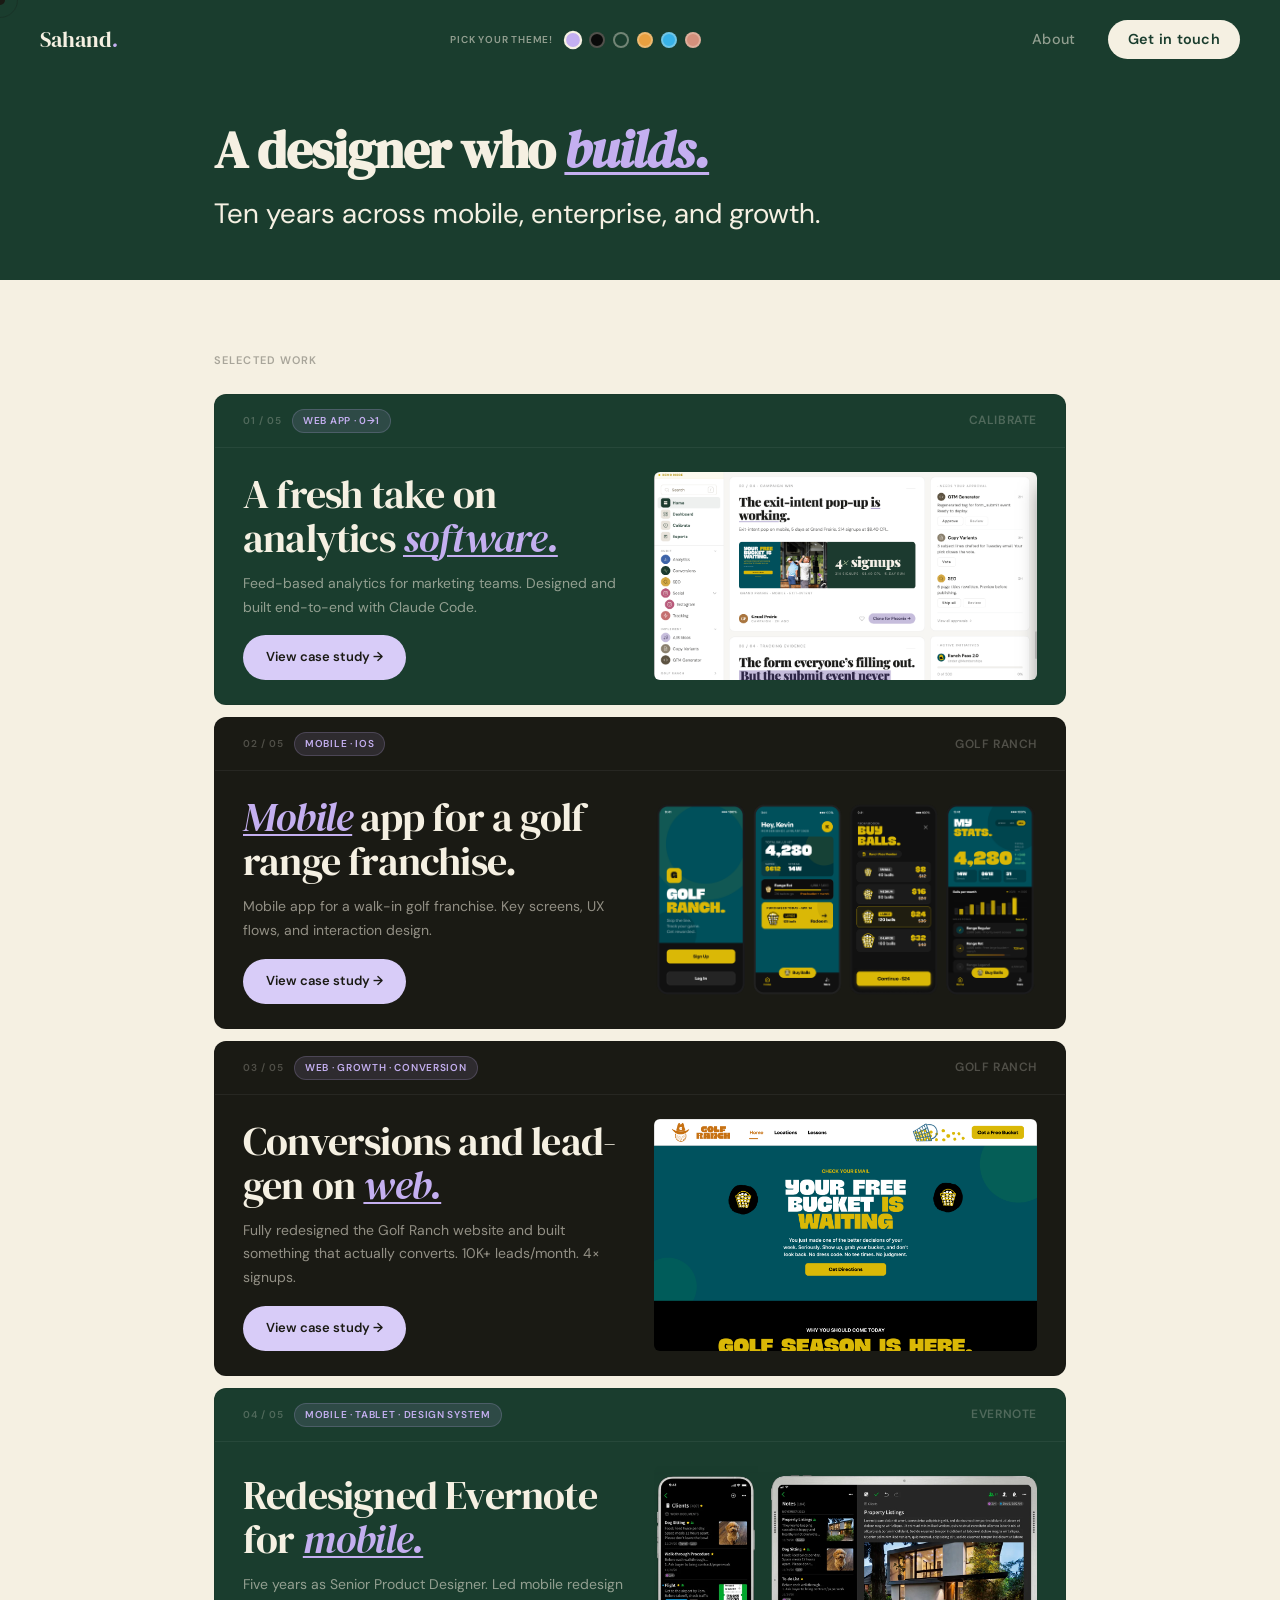
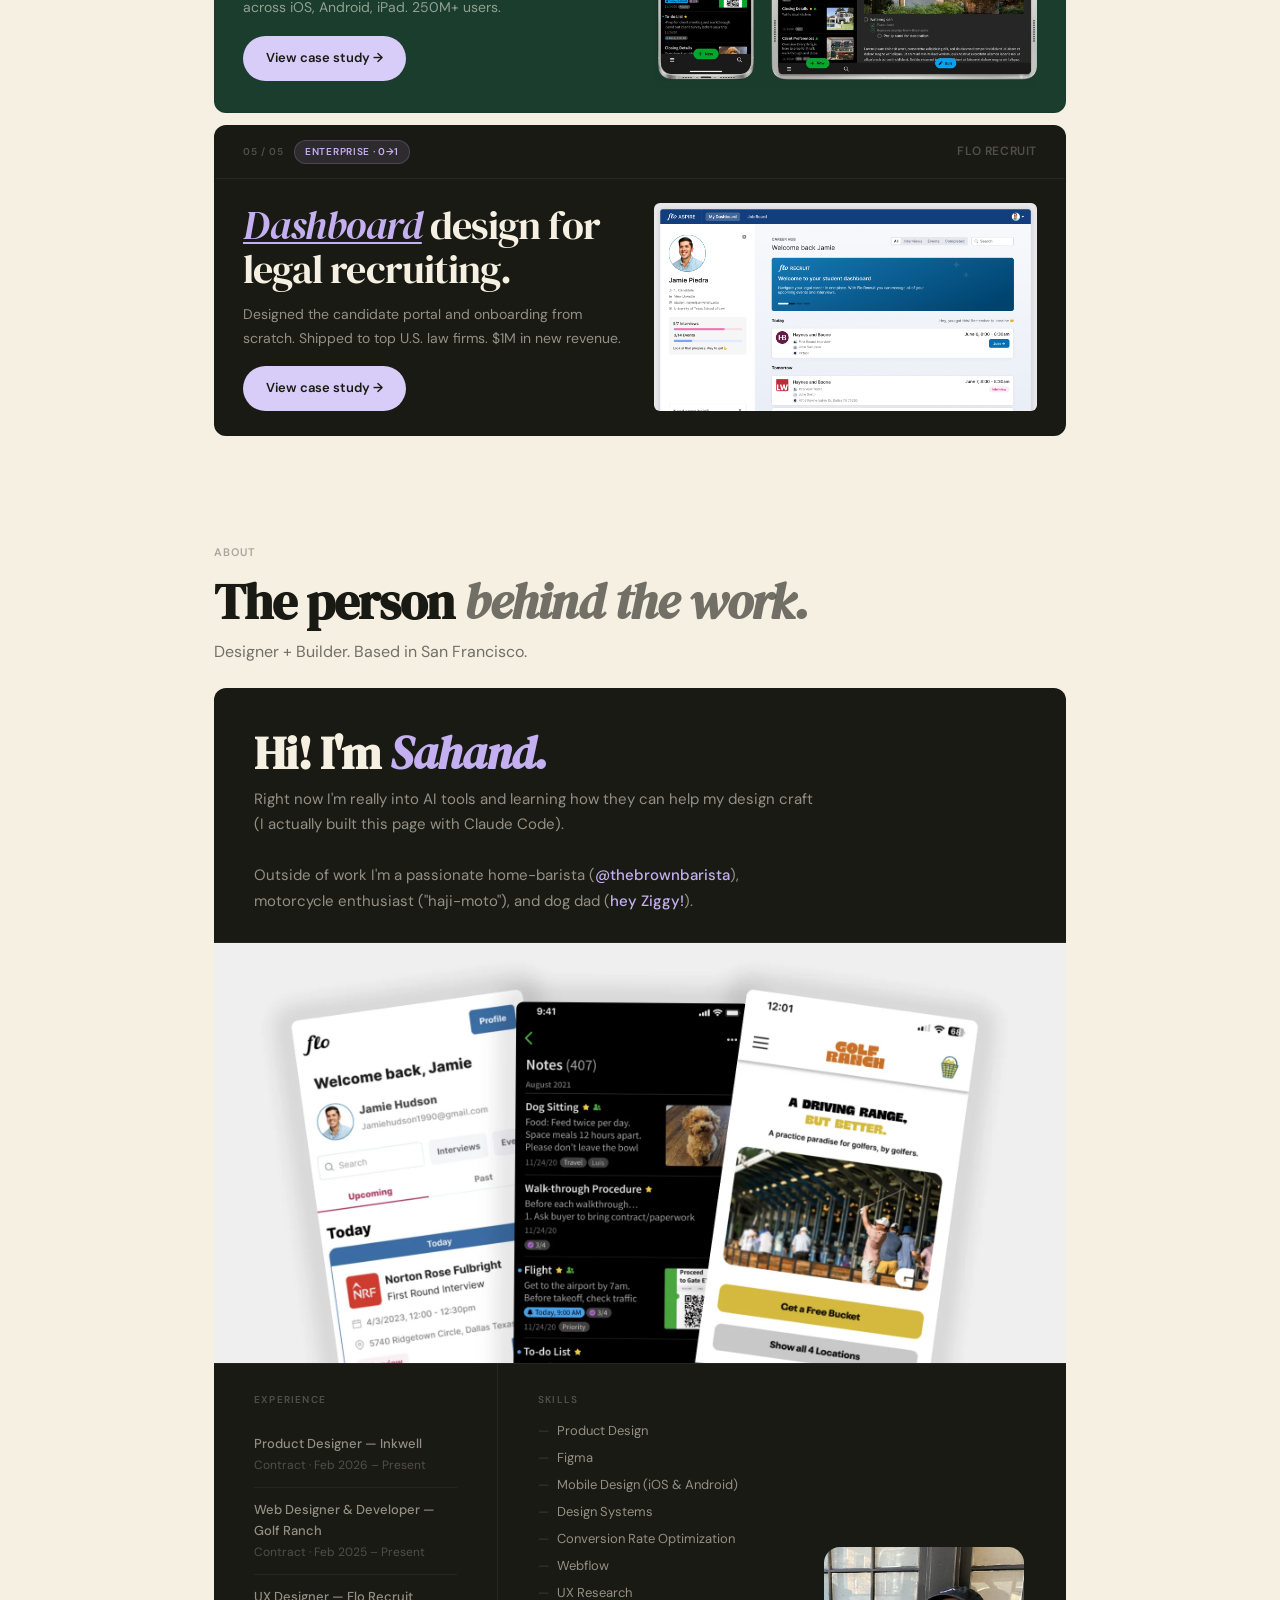
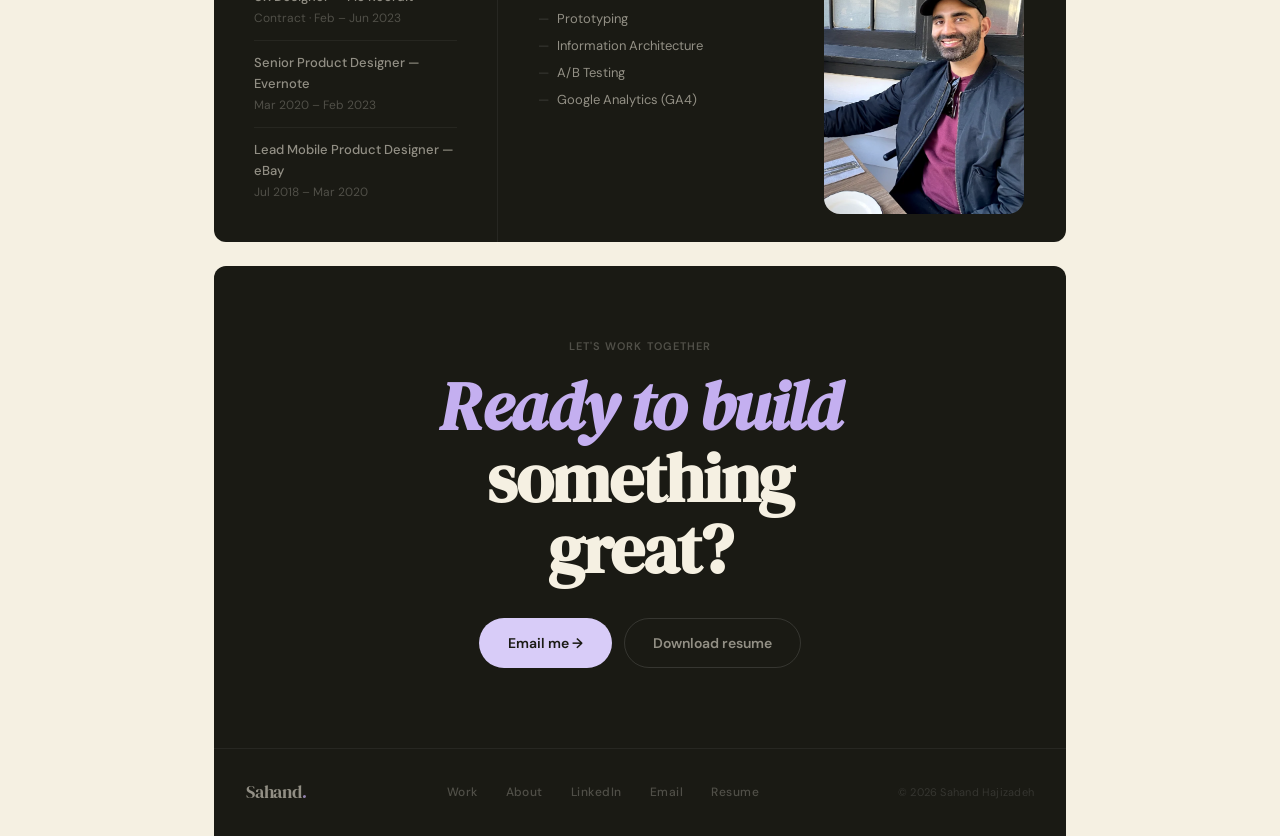
==== index.html @ fbfe19d5 "Add onboarding to Flo Recruit card body copy Co-Authored-By: Claude Opus 4.6 <noreply@anthropic.com>" ====
<!DOCTYPE html>
<html lang="en">
<head>
<!-- Google Analytics (GA4) -->
<script async src="https://www.googletagmanager.com/gtag/js?id=G-C4LZGKHBF6"></script>
<script>window.dataLayer=window.dataLayer||[];function gtag(){dataLayer.push(arguments);}gtag('js',new Date());gtag('config','G-C4LZGKHBF6');</script>
<meta charset="UTF-8">
<meta name="viewport" content="width=device-width, initial-scale=1.0">
<title>Sahand Hajizadeh — Senior Product Designer</title>
<meta name="description" content="Senior Product Designer with 10+ years. Evernote, Golf Ranch, and more.">
<meta property="og:title" content="Sahand Hajizadeh — Senior Product Designer">
<meta property="og:description" content="Mobile. Enterprise UX. Growth. I've done all three — and I have the receipts.">
<meta property="og:image" content="/og-image.png">
<meta property="og:url" content="https://sahand-hajizadeh.vercel.app/">
<meta property="og:type" content="website">
<meta name="twitter:card" content="summary_large_image">
<meta name="twitter:image" content="/og-image.png">
<link rel="icon" type="image/svg+xml" href="data:image/svg+xml,<svg xmlns='http://www.w3.org/2000/svg' viewBox='0 0 32 32'><rect width='32' height='32' rx='8' fill='%231a1a14'/><text x='50%25' y='54%25' dominant-baseline='middle' text-anchor='middle' font-family='Georgia,serif' font-style='italic' font-size='20' fill='%23c4aff0'>S</text></svg>">
<link href="https://fonts.googleapis.com/css2?family=DM+Serif+Display:ital@0;1&family=DM+Sans:wght@300;400;500;600&display=swap" rel="stylesheet">
<style>
*,*::before,*::after{box-sizing:border-box;margin:0;padding:0;}

:root{
  --cream:#f5f0e2;
  --cream-2:#ede8d8;
  --ink:#1a1a14;
  --ink-60:rgba(26,26,20,0.6);
  --ink-35:rgba(26,26,20,0.35);
  --ink-15:rgba(26,26,20,0.12);
  --green:#1a3d2e;
  --green-2:#224d3a;
  --on-green:#f5f0e2;
  --on-green-muted:rgba(245,240,226,0.55);
  --on-green-faint:rgba(245,240,226,0.3);
  --on-dark:#f5f0e2;
  --on-dark-muted:rgba(245,240,226,0.55);
  --on-dark-faint:rgba(245,240,226,0.25);
  --lavender:#c4aff0;
  --lavender-bg:#d8ccf8;
  --lavender-dark:#8b70d0;
  --amber:#e8a040;
  --rule:rgba(26,26,20,0.1);
  --radius-card:12px;
  --radius-btn:50px;
}

html{scroll-behavior:smooth;background:var(--cream);transition:background 0.4s ease;}
body{
  font-family:'DM Sans',system-ui,sans-serif;
  background:var(--cream);
  color:var(--text, var(--ink));
  line-height:1.6;
  overflow-x:hidden;
  transition:background 0.4s ease, color 0.4s ease;
  -webkit-font-smoothing:antialiased;
  cursor:none;
}
a{color:inherit;text-decoration:none;}
:focus-visible{outline:2px solid var(--lavender);outline-offset:3px;border-radius:4px;}
.theme-dot:focus-visible{outline-offset:4px;border-radius:50%;}
nav,.hero,.stats-card,.proj-card,.about-dark,.mini-card,.cta-dark,footer,.progress-bar{transition:background 0.4s ease, color 0.4s ease, border-color 0.4s ease;}

/* ── LAYOUT ── */
.container{max-width:900px;margin:0 auto;padding:0 24px;}

/* ── NAV ── */
nav{
  position:fixed;top:0;left:0;right:0;z-index:100;
  display:flex;justify-content:space-between;align-items:center;
  padding:20px 40px;
  background:var(--green);
  transition:background 0.4s ease;
}
.nav-logo{
  font-family:'DM Serif Display',serif;
  font-size:1.4rem;color:var(--on-green);text-decoration:none;
}
.nav-logo em{color:var(--lavender);font-style:italic;}
.nav-links{display:flex;gap:32px;align-items:center;}
.nav-links a{
  color:var(--on-green-muted);text-decoration:none;
  font-size:0.9rem;font-weight:500;letter-spacing:0.02em;
  transition:color 0.2s;
}
.nav-links a:hover{color:var(--on-green);}
.nav-cta{
  background:var(--on-green)!important;color:var(--green)!important;
  padding:8px 20px!important;border-radius:100px!important;font-weight:600!important;
  border:none!important;
}
.nav-cta:hover{background:var(--lavender-bg)!important;}

/* ── HERO ── */
.hero{padding:120px 40px 48px;text-align:left;background:var(--green);color:var(--on-green);transition:background 0.4s ease, color 0.4s ease;}
.hero .container{max-width:900px;}
.hero-pre{display:none;}
.hero h1{
  font-family:'DM Serif Display',serif;
  font-size:clamp(32px,4.5vw,52px);
  line-height:1.15;letter-spacing:-0.02em;
  color:var(--on-green);margin-bottom:16px;
}
.hero h1 em{font-style:italic;color:var(--lavender);text-decoration:underline;text-decoration-color:var(--lavender);text-decoration-thickness:2.5px;text-underline-offset:4px;}
.hero-sub{display:none;}
.btn-pair{display:none;}
.btn-filled{
  display:inline-flex;align-items:center;gap:8px;
  background:var(--lavender-bg);color:var(--text, var(--ink));
  font-size:15px;font-weight:600;font-family:'DM Sans',sans-serif;
  padding:14px 32px;border-radius:var(--radius-btn);
  border:1.5px solid var(--on-green-faint);
  transition:all 0.25s cubic-bezier(0.16,1,0.3,1);letter-spacing:-0.01em;
}
.btn-filled:hover{background:var(--on-green);color:var(--green);border-color:transparent;transform:translateY(-2px);box-shadow:0 4px 20px rgba(0,0,0,0.08);}
.btn-outline{
  display:inline-flex;align-items:center;gap:8px;
  background:transparent;color:var(--on-green);
  font-size:15px;font-weight:600;font-family:'DM Sans',sans-serif;
  padding:14px 32px;border-radius:var(--radius-btn);
  border:1.5px solid var(--on-green-faint);
  transition:all 0.25s cubic-bezier(0.16,1,0.3,1);letter-spacing:-0.01em;
}
.btn-outline:hover{border-color:var(--on-green);background:var(--on-green-faint);transform:translateY(-2px);}
.hero-note{margin-top:0;font-size:14px;color:var(--on-green-muted);font-family:'DM Sans',sans-serif;}
.hero-line2{
  font-family:'DM Sans',sans-serif;
  font-size:clamp(18px,2.4vw,28px);font-weight:400;
  line-height:1.3;color:var(--on-green);
  margin-top:10px;letter-spacing:0;
}
.mobile-break{display:none;}
@media(max-width:720px){.mobile-break{display:inline;}br.mobile-break{display:block;}}

/* ── STATS CARD ── */
.stats-wrap{padding:40px 24px 0;display:none;}
.stats-card{
  max-width:900px;margin:0 auto;
  background:var(--ink);border-radius:var(--radius-card);
  padding:40px 32px;
  display:grid;grid-template-columns:repeat(4,1fr);
}
.stat{text-align:center;padding:0 12px;}
.stat+.stat{border-left:1px solid rgba(255,255,255,0.08);}
.stat .n{
  font-family:'DM Serif Display',serif;
  font-size:42px;line-height:1;color:var(--on-dark);letter-spacing:-0.02em;
}
.stat .n em{color:var(--lavender);font-style:normal;}
.stat .l{font-size:12px;color:var(--on-dark-muted);margin-top:6px;font-weight:400;}

/* ── SECTION LABELS ── */
.section-eyebrow{
  font-size:11px;font-weight:600;letter-spacing:0.1em;
  text-transform:uppercase;color:var(--ink-35);margin-bottom:12px;
}
h2.display{
  font-family:'DM Serif Display',serif;
  font-size:clamp(30px,5vw,50px);
  line-height:1.1;letter-spacing:-0.02em;
  color:var(--text, var(--ink));margin-bottom:10px;
}
h2.display em{font-style:italic;color:var(--ink-60);}
.section-sub{font-size:16px;color:var(--ink-60);margin-bottom:40px;font-weight:400;}

/* ── WORK SECTION ── */
.work-section{padding:72px 0;}

/* ── SHARED CARD COMPONENTS ── */
.proj-tag-small{font-size:11px;color:var(--on-dark-muted);background:rgba(255,255,255,0.06);padding:4px 10px;border-radius:20px;}
.proj-tag-wrap{display:flex;flex-wrap:wrap;gap:6px;}
.proj-img{width:100%;border-radius:6px;object-fit:cover;object-position:top;display:block;}
.proj-right .proj-img{position:absolute;inset:0;height:100%;}
.proj-img-wrap{display:flex;flex-direction:column;gap:12px;}
.nda-overlay{position:relative;border-radius:12px;overflow:hidden;}
.nda-overlay img{width:100%;display:block;border-radius:12px;}
.nda-badge{position:absolute;inset:0;display:flex;align-items:center;justify-content:center;background:rgba(0,0,0,0.25);border-radius:12px;backdrop-filter:blur(2px);}
.nda-badge-inner{text-align:center;background:rgba(15,15,22,0.85);padding:10px 18px;border-radius:10px;border:1px solid rgba(196,175,240,0.2);}
.nda-label{font-size:10px;font-weight:600;letter-spacing:0.12em;text-transform:uppercase;color:#c4aff0;margin-bottom:4px;}
.nda-sub{font-size:12px;color:var(--on-dark-muted);}
.proj-disabled-btn{display:inline-flex;align-items:center;gap:8px;background:transparent;color:var(--on-dark-faint);font-size:13px;font-weight:600;padding:11px 22px;border-radius:50px;border:1.5px solid rgba(255,255,255,0.08);cursor:default;}
.browser-mock{background:#e8e8e8;border-radius:12px;overflow:hidden;margin-bottom:16px;}
.browser-dots{padding:8px 12px;display:flex;align-items:center;gap:6px;}
.browser-dot{width:10px;height:10px;border-radius:50%;}
.browser-url{flex:1;background:#fff;border-radius:4px;height:18px;margin-left:6px;display:flex;align-items:center;padding:0 8px;}
.browser-url span{font-size:9px;color:#999;}
.about-link{color:var(--lavender);text-decoration:none;font-weight:500;transition:color 0.15s;}
.about-link:hover{color:white;}

/* Featured project cards — dark floating */
.proj-card{
  background:var(--ink);border-radius:var(--radius-card);
  border:1px solid var(--rule);
  overflow:hidden;margin-bottom:12px;
}
.proj-card-header{
  padding:14px 28px;border-bottom:1px solid rgba(255,255,255,0.06);
  display:flex;align-items:center;justify-content:space-between;gap:12px;
}
.proj-header-left{display:flex;align-items:center;gap:10px;}
.proj-num{
  font-size:10px;font-weight:600;letter-spacing:0.1em;text-transform:uppercase;
  color:var(--on-dark-faint);
}
.proj-tag-pill{
  font-size:10px;font-weight:600;letter-spacing:0.07em;text-transform:uppercase;
  color:var(--lavender);background:rgba(196,175,240,0.12);
  border:1px solid rgba(196,175,240,0.2);padding:3px 10px;border-radius:var(--radius-btn);
}
.proj-arrow{font-size:18px;color:var(--on-dark-faint);transition:color 0.25s,transform 0.25s cubic-bezier(0.16,1,0.3,1);}
.proj-card:hover .proj-arrow{color:var(--lavender);transform:translate(4px,-4px);}

.proj-body{
  padding:24px 28px;
  display:grid;grid-template-columns:1fr 1fr;gap:28px;align-items:center;
}
.proj-body.single{grid-template-columns:1fr;}

.proj-stat-big{
  font-family:'DM Serif Display',serif;
  font-size:clamp(52px,8vw,80px);color:var(--lavender);line-height:1;
  letter-spacing:-0.03em;margin-bottom:4px;
}
.proj-stat-label{font-size:13px;color:var(--on-dark-faint);margin-bottom:20px;font-weight:400;}
.proj-name{
  font-family:'DM Serif Display',serif;
  font-size:clamp(28px,4vw,40px);color:var(--on-dark);line-height:1.1;
  letter-spacing:-0.02em;margin-bottom:12px;
}
.proj-name em{font-style:italic;color:var(--lavender);text-decoration:underline;text-decoration-color:var(--lavender);text-decoration-thickness:2px;text-underline-offset:3px;}
.proj-card-label{font-family:'DM Sans',sans-serif;font-size:12px;font-weight:600;letter-spacing:0.05em;text-transform:uppercase;color:var(--on-dark-faint);white-space:nowrap;}
.proj-desc{font-size:14px;color:var(--on-dark-muted);line-height:1.7;margin-bottom:16px;}
.proj-list{display:flex;flex-direction:column;gap:8px;margin-bottom:24px;}
.proj-item{
  font-size:13px;color:var(--on-dark-muted);
  display:flex;gap:10px;align-items:flex-start;line-height:1.55;
}
.proj-item::before{content:'↗';color:var(--lavender);flex-shrink:0;font-size:11px;margin-top:1px;}
.proj-cta{
  display:inline-flex;align-items:center;gap:8px;
  background:transparent;color:var(--on-dark-muted);
  font-size:13px;font-weight:600;
  padding:11px 22px;border-radius:var(--radius-btn);
  border:1.5px solid rgba(255,255,255,0.12);
  transition:all 0.25s cubic-bezier(0.16,1,0.3,1);
}
.proj-cta:hover{background:var(--on-dark);color:var(--green);border-color:transparent;transform:translateY(-2px);box-shadow:0 4px 20px rgba(0,0,0,0.08);}
.proj-cta.lavender{background:var(--lavender-bg);color:var(--text, var(--ink));border-color:transparent;}
.proj-cta.lavender:hover{background:var(--on-dark);color:var(--green);transform:translateY(-2px);box-shadow:0 4px 20px rgba(0,0,0,0.08);}

/* Right panel inside project card */
.proj-right{position:relative;overflow:hidden;align-self:stretch;min-height:200px;}
.proj-metric-row{
  display:flex;align-items:center;padding:14px 0;
  border-bottom:1px solid rgba(255,255,255,0.06);
}
.proj-metric-row:last-child{border-bottom:none;}
.proj-metric-label{font-size:11px;color:var(--on-dark-faint);width:140px;flex-shrink:0;letter-spacing:0.04em;}
.proj-metric-track{flex:1;height:3px;background:rgba(255,255,255,0.08);border-radius:2px;overflow:hidden;}
.proj-metric-fill{height:100%;background:var(--lavender);border-radius:2px;width:0%;transition:width 1s cubic-bezier(0.4,0,0.2,1);}
.proj-metric-val{font-size:12px;font-weight:600;color:var(--on-dark-muted);min-width:70px;text-align:right;}

/* Mini grid — smaller projects */
.mini-grid{display:grid;grid-template-columns:repeat(2,1fr);gap:12px;margin-top:12px;}
.mini-card{
  background:var(--cream-2);border:1px solid var(--rule);
  border-radius:var(--radius-card);padding:24px;
  transition:all 0.25s cubic-bezier(0.16,1,0.3,1);cursor:pointer;
}
.mini-card:hover{background:var(--cream-2);box-shadow:0 6px 28px rgba(0,0,0,0.15);transform:translateY(-3px);border-color:var(--lavender);}
.mini-num{font-size:10px;font-weight:600;letter-spacing:0.1em;text-transform:uppercase;color:var(--ink-35);margin-bottom:8px;}
.mini-name{font-family:'DM Serif Display',serif;font-size:22px;color:var(--text, var(--ink));letter-spacing:-0.01em;margin-bottom:6px;}
.mini-tag{font-size:11px;color:var(--ink-35);margin-bottom:10px;font-weight:400;}
.mini-desc{font-size:13px;color:var(--ink-60);line-height:1.55;}
.mini-arrow{margin-top:16px;font-size:13px;color:var(--ink-35);transition:color 0.25s, transform 0.25s cubic-bezier(0.16,1,0.3,1);}
.mini-card:hover .mini-arrow{color:var(--lavender-dark);transform:translateX(4px);}

/* ── ABOUT SECTION ── */
.about-section{padding:24px 0 0;}
.about-dark{
  background:var(--ink);border-radius:var(--radius-card);
  overflow:hidden;
}
.about-dark-header{padding:40px 40px 0;}
.about-dark-header .section-eyebrow{color:var(--on-dark-faint);}
.about-dark-header h2{
  font-family:'DM Serif Display',serif;
  font-size:clamp(28px,5vw,46px);line-height:1.1;
  letter-spacing:-0.02em;color:var(--on-dark);margin-bottom:8px;
}
.about-dark-header h2 em{font-style:italic;color:var(--lavender);}
.about-dark-header p{font-size:15px;color:var(--on-dark-muted);line-height:1.7;max-width:560px;margin-bottom:28px;}

.about-grid{display:grid;grid-template-columns:1fr 1fr 1fr;}
.about-col{padding:28px 40px;border-top:1px solid rgba(255,255,255,0.06);}
.about-col:first-child{border-right:1px solid rgba(255,255,255,0.06);}
.about-col h3{
  font-size:10px;font-weight:600;letter-spacing:0.12em;text-transform:uppercase;
  color:var(--on-dark-faint);margin-bottom:14px;
}
.about-list{list-style:none;display:flex;flex-direction:column;gap:8px;}
.about-list li{
  font-size:13px;color:var(--on-dark-muted);
  display:flex;align-items:flex-start;gap:8px;line-height:1.45;
}
.about-list li::before{content:'—';color:rgba(255,255,255,0.15);flex-shrink:0;}
.about-exp-item{
  padding:12px 0;border-bottom:1px solid rgba(255,255,255,0.05);
}
.about-exp-item:last-child{border-bottom:none;}
.about-exp-role{font-size:13px;color:var(--on-dark-muted);font-weight:500;}
.about-exp-co{font-size:12px;color:var(--on-dark-faint);margin-top:1px;}

.about-cta-row{
  padding:24px 40px;border-top:1px solid rgba(255,255,255,0.06);
  display:flex;align-items:center;gap:12px;
}
.btn-dark-filled{
  display:inline-flex;align-items:center;gap:8px;
  background:var(--lavender-bg);color:var(--text, var(--ink));
  font-size:14px;font-weight:600;font-family:'DM Sans',sans-serif;
  padding:13px 28px;border-radius:var(--radius-btn);
  border:1.5px solid transparent;
  transition:all 0.25s cubic-bezier(0.16,1,0.3,1);
}
.btn-dark-filled:hover{background:var(--on-dark);color:var(--green);transform:translateY(-2px);box-shadow:0 4px 20px rgba(0,0,0,0.08);}
.btn-dark-outline{
  display:inline-flex;align-items:center;gap:8px;
  background:transparent;color:var(--on-dark-muted);
  font-size:14px;font-weight:600;font-family:'DM Sans',sans-serif;
  padding:13px 28px;border-radius:var(--radius-btn);
  border:1.5px solid rgba(255,255,255,0.12);
  transition:all 0.25s cubic-bezier(0.16,1,0.3,1);
}
.btn-dark-outline:hover{background:var(--on-dark);color:var(--green);border-color:transparent;transform:translateY(-2px);box-shadow:0 4px 20px rgba(0,0,0,0.08);}

/* ── RECOGNITION ── */
.recog-section{padding:72px 0;display:none;}
.recog-card{
  background:var(--green);border-radius:var(--radius-card);
  padding:36px;display:grid;grid-template-columns:1fr 1fr;gap:32px;
  align-items:center;
}
.recog-stat{
  font-family:'DM Serif Display',serif;
  font-size:clamp(44px,8vw,72px);line-height:1;
  color:var(--lavender);letter-spacing:-0.03em;margin-bottom:6px;
}
.recog-desc{font-size:15px;color:var(--green-muted);line-height:1.6;}
.recog-source{
  font-size:11px;font-weight:600;letter-spacing:0.08em;text-transform:uppercase;
  color:rgba(240,236,224,0.35);margin-top:12px;
}
.recog-right{display:flex;flex-direction:column;gap:14px;}
.recog-pill{
  display:inline-flex;align-items:center;gap:8px;
  background:rgba(240,236,224,0.08);border:1px solid rgba(240,236,224,0.12);
  border-radius:var(--radius-btn);padding:8px 16px;
  font-size:13px;color:var(--green-muted);width:fit-content;
}
.recog-pill strong{color:var(--green-text);font-weight:600;}

/* ── FOOTER / CTA ── */
.cta-section{padding:0 0 0;}
.cta-dark{
  background:var(--ink);border-radius:var(--radius-card) var(--radius-card) 0 0;
  padding:72px 32px 80px;text-align:center;
}
.cta-dark .section-eyebrow{color:var(--on-dark-faint);margin-bottom:16px;}
.cta-dark h2{
  font-family:'DM Serif Display',serif;
  font-size:clamp(36px,6.5vw,68px);line-height:1.05;
  letter-spacing:-0.02em;color:var(--on-dark);margin-bottom:16px;
}
.cta-dark h2 em{font-style:italic;color:var(--lavender);}
.cta-dark p{font-size:17px;color:var(--on-dark-muted);max-width:420px;margin:0 auto 36px;line-height:1.65;}
.cta-fine{margin-top:16px;font-size:12px;color:var(--on-dark-faint);}
.cta-footer{
  background:var(--ink);
  border-top:1px solid rgba(255,255,255,0.06);
  padding:28px 32px;
  display:flex;justify-content:space-between;align-items:center;
  max-width:900px;margin:0 auto;
}
.foot-logo{
  font-family:'DM Serif Display',serif;font-size:18px;
  letter-spacing:-0.01em;color:var(--on-dark-muted);
  transition:color 0.2s;
}
.foot-logo:hover{color:rgba(255,255,255,0.7);}
.foot-logo em{color:var(--lavender);font-style:italic;opacity:0.7;}
.foot-links{display:flex;gap:4px;}
.foot-links a{
  font-size:12px;color:var(--on-dark-faint);
  transition:all 0.15s;font-weight:500;letter-spacing:0.04em;
  padding:6px 12px;border-radius:var(--radius-btn);
}
.foot-links a:hover{color:rgba(255,255,255,0.7);background:rgba(255,255,255,0.06);}
.foot-note{font-size:11px;color:rgba(255,255,255,0.12);letter-spacing:0.02em;}

/* ── RESPONSIVE ── */
@media(max-width:1024px){
  .proj-body{grid-template-columns:1fr;gap:24px;}
  .proj-right{aspect-ratio:3/2;min-height:auto;}
  .about-grid{grid-template-columns:1fr;}
  .about-col:first-child{border-right:none;border-bottom:1px solid rgba(255,255,255,0.06);}
  .mini-grid{grid-template-columns:1fr;}
}
@media(max-width:720px){
  .stats-card{grid-template-columns:1fr 1fr;gap:24px;}
  .stat+.stat{border-left:none;}
  .stat:nth-child(3),.stat:nth-child(4){border-top:1px solid rgba(255,255,255,0.08);}
  .proj-body{grid-template-columns:1fr;}
  .mini-grid{grid-template-columns:1fr;}
  .about-grid{grid-template-columns:1fr;}
  .about-col:first-child{border-right:none;border-bottom:1px solid rgba(255,255,255,0.06);}
  .recog-card{grid-template-columns:1fr;}
  .nav-links a:not(.nav-cta){display:none;}
  .proj-card-header{flex-wrap:wrap;gap:8px;}
  .cta-footer{flex-direction:column;gap:12px;text-align:center;}
  .about-cta-row{flex-direction:column;}
  .about-cta-row .btn-dark-filled, .about-cta-row .btn-dark-outline{width:100%;justify-content:center;}
  nav{padding:14px 20px;flex-wrap:wrap;gap:8px;}
  #theme-bar{order:3;width:100%;justify-content:center;padding:12px 0 8px;border-top:1px solid var(--on-green-faint);gap:12px;}
  #theme-bar span{font-size:11px;}
  .theme-dot{width:28px;height:28px;}
  .hero{padding:100px 20px 32px;}
  .btn-pair{flex-direction:column;align-items:stretch;}
  .btn-pair .btn-filled,.btn-pair .btn-outline{justify-content:center;width:100%;}
  .cta-footer .btn-dark-filled,.cta-footer .btn-dark-outline{width:100%;justify-content:center;}
  .cta-dark .btn-pair{flex-direction:column;align-items:stretch;}
  .cta-dark .btn-dark-filled,.cta-dark .btn-dark-outline{width:100%;justify-content:center;}
}

/* ── ANIMATIONS ── */
@keyframes fadeUp{from{opacity:0;transform:translateY(20px)}to{opacity:1;transform:translateY(0)}}
.fade-up{opacity:0;animation:fadeUp 0.7s cubic-bezier(0.16,1,0.3,1) forwards;}
.d1{animation-delay:0.1s}
.d2{animation-delay:0.22s}
.d3{animation-delay:0.34s}
.d4{animation-delay:0.46s}

.theme-dot{width:16px;height:16px;border-radius:50%;border:2px solid rgba(245,240,226,0.3);cursor:pointer;transition:transform 0.15s,border-color 0.15s;padding:0;position:relative;}
.theme-dot:hover{transform:scale(1.25);}
.theme-dot.active{border-color:var(--on-green);transform:scale(1.15);}
.theme-dot.active:hover{transform:scale(1.25);}
.theme-dot::after{content:attr(data-label);position:absolute;top:36px;left:50%;transform:translateX(-50%);font-size:10px;font-weight:600;letter-spacing:0.04em;padding:4px 10px;border-radius:8px;white-space:nowrap;opacity:0;pointer-events:none;transition:opacity 0.1s;color:white;background:#8b70d0;}
.theme-dot[data-label="Noir"]::after{color:#c4aff0;background:#0a0a0a;border:1px solid rgba(196,175,240,0.2);}
.theme-dot[data-label="Deep Forest"]::after{color:#c5dfa8;background:#1a3d2e;border:1px solid rgba(197,223,168,0.3);}
.theme-dot[data-label="Golden Hour"]::after{color:#4a2c10;background:#f5d0a0;}
.theme-dot[data-label="Ocean Breeze"]::after{color:white;background:#0d6fa8;}
.theme-dot[data-label="Soft Rose"]::after{color:#5c2a2a;background:#f0c4b8;}
.theme-dot:hover::after{opacity:1;}

.cursor { width: 10px; height: 10px; border-radius: 50%; background: var(--ink); position: fixed; pointer-events: none; z-index: 9999; transform: translate(-50%, -50%); transition: background 0.25s; }
.cursor-ring { width: 36px; height: 36px; border-radius: 50%; border: 1.5px solid rgba(26,26,20,0.25); position: fixed; pointer-events: none; z-index: 9998; transform: translate(-50%, -50%); transition: width 0.25s, height 0.25s, border-color 0.25s; }
.cursor-ring.big { width: 52px; height: 52px; border-color: var(--lavender-dark); }
.cursor.on-dark { background: white; }
.cursor.on-dark.invert { background: var(--ink); }
.cursor-ring.on-dark { border-color: rgba(255,255,255,0.35); }
@media(max-width:720px) { .cursor, .cursor-ring { display: none; } body { cursor: auto; } }
.progress-bar{position:fixed;top:0;left:0;height:3px;background:var(--lavender);z-index:200;width:0%;transition:width 0.1s linear;}
</style>
</head>
<body>
<div class="cursor" id="cur"></div>
<div class="cursor-ring" id="ring"></div>
<div class="progress-bar" id="progress" role="progressbar" aria-label="Page scroll progress"></div>

<!-- NAV -->
<nav>
  <a href="#" class="nav-logo" onclick="window.scrollTo({top:0,behavior:'smooth'});return false;">Sahand<em>.</em></a>
  <div id="theme-bar" style="display:flex;align-items:center;gap:8px;">
    <span style="font-size:10px;font-weight:600;letter-spacing:0.08em;text-transform:uppercase;color:var(--on-green-muted);margin-right:4px;">Pick your theme!</span>
    <button onclick="setTheme('sahand')" class="theme-dot" style="background:#c4aff0;" data-label="Purple Rain" aria-label="Purple Rain theme"></button>
    <button onclick="setTheme('noir')" class="theme-dot" style="background:#0a0a0a;" data-label="Noir" aria-label="Noir theme"></button>
    <button onclick="setTheme('forest')" class="theme-dot" style="background:#1a3d2e;border-color:rgba(245,240,226,0.4);" data-label="Deep Forest" aria-label="Deep Forest theme"></button>
    <button onclick="setTheme('golden')" class="theme-dot" style="background:#e8a040;" data-label="Golden Hour" aria-label="Golden Hour theme"></button>
    <button onclick="setTheme('ocean')" class="theme-dot" style="background:#38b2e8;" data-label="Ocean Breeze" aria-label="Ocean Breeze theme"></button>
    <button onclick="setTheme('rose')" class="theme-dot" style="background:#d4907c;" data-label="Soft Rose" aria-label="Soft Rose theme"></button>
  </div>
  <div class="nav-links">
    <a href="#about">About</a>
    <a href="#contact" class="nav-cta">Get in touch</a>
  </div>
</nav>

<!-- HERO -->
<section class="hero">
  <div class="container">
    <h1 class="fade-up d2">A designer who <em>builds.</em></h1>
    <p class="hero-line2 fade-up d3">Ten years across mobile, enterprise, and growth.</p>
  </div>
</section>

<!-- STATS -->
<div class="stats-wrap">
  <div class="stats-card">
    <div class="stat">
      <div class="n">10<em>+</em></div>
      <div class="l">Years of experience</div>
    </div>
    <div class="stat">
      <div class="n">250<em>M</em></div>
      <div class="l">Evernote users reached</div>
    </div>
    <div class="stat">
      <div class="n">4<em>×</em></div>
      <div class="l">Membership growth</div>
    </div>
    <div class="stat">
      <div class="n">25<em>%</em></div>
      <div class="l">Organic traffic lift</div>
    </div>
  </div>
</div>

<!-- WORK -->
<section class="work-section" id="work">
  <div class="container">
    <div class="section-eyebrow" style="margin-bottom:24px;">Selected work</div>

    <!-- ORIGINAL Golf Ranch card (hidden) -->
    <!--
    <div class="proj-card" style="background:var(--green);">
      <div class="proj-card-header">
        <div class="proj-header-left">
          <span class="proj-num">01 / 04</span>
          <span class="proj-tag-pill">UX · Web · Conversion · Growth</span>
        </div>
      </div>
      <div class="proj-body">
        <div>
          <div class="proj-name">Golf <em>Ranch.</em></div>
          <p class="proj-desc">Full redesign of a 6-location Texas franchise — visual design, SEO, conversion funnels, and analytics built from the ground up.</p>
          <div class="proj-list">
            <div class="proj-item">SEO overhaul across all 6 locations — 25% organic traffic increase</div>
            <div class="proj-item">Built conversion funnels from scratch — free bucket offer to email capture to in-person visit</div>
          </div>
          <a href="golf-ranch.html" class="proj-cta lavender">View case study →</a>
        </div>
        <div class="proj-right" id="golf-metrics">
          <div class="browser-mock">
            <div class="browser-dots">
              <div class="browser-dot" style="background:#ff5f57;"></div>
              <div class="browser-dot" style="background:#febc2e;"></div>
              <div class="browser-dot" style="background:#28c840;"></div>
              <div class="browser-url"><span>golfranch.com</span></div>
            </div>
            <img src="images/golf-ranch-hero.webp" alt="Golf Ranch homepage" class="proj-img">
          </div>
          <div class="proj-metric-row">
            <span class="proj-metric-label">Membership signups</span>
            <div class="proj-metric-track"><div class="proj-metric-fill" data-width="92%"></div></div>
            <span class="proj-metric-val">4× growth</span>
          </div>
          <div class="proj-metric-row">
            <span class="proj-metric-label">Organic traffic</span>
            <div class="proj-metric-track"><div class="proj-metric-fill" data-width="78%"></div></div>
            <span class="proj-metric-val">+25%</span>
          </div>
          <div class="proj-metric-row">
            <span class="proj-metric-label">Free bucket leads</span>
            <div class="proj-metric-track"><div class="proj-metric-fill" data-width="95%"></div></div>
            <span class="proj-metric-val">10K+</span>
          </div>
        </div>
      </div>
    </div>
    -->

    <!-- Calibrate -->
    <div class="proj-card" style="background:var(--green);">
      <div class="proj-card-header">
        <div class="proj-header-left">
          <span class="proj-num">01 / 05</span>
          <span class="proj-tag-pill">Web App · 0→1</span>
        </div>
        <span class="proj-card-label">Calibrate</span>
      </div>
      <div class="proj-body">
        <div>
          <div class="proj-name">A fresh take on analytics <em>software.</em></div>
          <p class="proj-desc">Feed-based analytics for marketing teams. Designed and built end-to-end with Claude Code.</p>
          <a href="calibrate.html" class="proj-cta lavender">View case study →</a>
        </div>
        <div class="proj-right">
          <img src="images/calibrate-home-hero.png" alt="Calibrate analytics feed" class="proj-img">
        </div>
      </div>
    </div>

    <!-- Golf Ranch — App -->
    <div class="proj-card">
      <div class="proj-card-header">
        <div class="proj-header-left">
          <span class="proj-num">02 / 05</span>
          <span class="proj-tag-pill">Mobile · iOS</span>
        </div>
        <span class="proj-card-label">Golf Ranch</span>
      </div>
      <div class="proj-body">
        <div>
          <div class="proj-name"><em>Mobile</em> app for a golf range franchise.</div>
          <p class="proj-desc">Mobile app for a walk-in golf franchise. Key screens, UX flows, and interaction design.</p>
          <a href="golf-ranch-app.html" class="proj-cta lavender">View case study →</a>
        </div>
        <div class="proj-right">
          <img src="images/golf-ranch-app-key-screens.png" alt="Golf Ranch mobile app screens" class="proj-img">
        </div>
      </div>
    </div>

    <!-- Golf Ranch — Growth & Conversion (hidden) -->
    <!--
    <div class="proj-card" style="background:var(--green);">
      <div class="proj-card-header">
        <div class="proj-header-left">
          <span class="proj-num">03 / 06</span>
          <span class="proj-tag-pill">Growth · Conversion · A/B Testing</span>
        </div>
        <span class="proj-card-label">Golf Ranch</span>
      </div>
      <div class="proj-body">
        <div>
          <div class="proj-name">Conversion optimization and lead-gen on <em>web.</em></div>
          <p class="proj-desc">Free bucket funnel, sticky CTAs, and GA4 analysis. 10K+ leads/month. 4× membership signups.</p>
          <div class="proj-disabled-btn">Coming soon</div>
        </div>
        <div class="proj-right">
          <img src="images/golf-ranch-free-bucket.png" alt="Golf Ranch free bucket funnel" class="proj-img">
        </div>
      </div>
    </div>
    -->

    <!-- Golf Ranch — Web -->
    <div class="proj-card">
      <div class="proj-card-header">
        <div class="proj-header-left">
          <span class="proj-num">03 / 05</span>
          <span class="proj-tag-pill">Web · Growth · Conversion</span>
        </div>
        <span class="proj-card-label">Golf Ranch</span>
      </div>
      <div class="proj-body">
        <div>
          <div class="proj-name">Conversions and lead-gen on <em>web.</em></div>
          <p class="proj-desc">Fully redesigned the Golf Ranch website and built something that actually converts. 10K+ leads/month. 4× signups.</p>
          <a href="golf-ranch.html" class="proj-cta lavender">View case study →</a>
        </div>
        <div class="proj-right">
          <img src="images/golf-ranch-free-bucket.png" alt="Golf Ranch free bucket funnel" class="proj-img">
        </div>
      </div>
    </div>

    <!-- Inkwell (hidden) -->
    <!--
    <div class="proj-card" style="cursor:default;">
      <div class="proj-card-header">
        <div class="proj-header-left">
          <span class="proj-num">04 / 06</span>
          <span class="proj-tag-pill">Enterprise UX · Dashboards · Internal Tools</span>
        </div>
      </div>
      <div class="proj-body">
        <div>
          <div class="proj-name">Ink<em>well.</em></div>
          <p class="proj-desc">Designing workflow tools and dashboards that help large creative teams move faster. Full design process — research, information architecture, high-fidelity UI.</p>
          <div class="proj-list">
            <div class="proj-item">Enterprise Dashboard Design</div>
            <div class="proj-item">Simplifying Complex Data Visualization</div>
          </div>
          <div class="proj-disabled-btn">Ask me about this in an interview</div>
        </div>
        <div class="proj-img-wrap">
          <div class="nda-overlay">
            <img src="images/inkwell-blurred.webp" alt="Inkwell dashboard">
            <div class="nda-badge">
              <div class="nda-badge-inner">
                <div class="nda-label">NDA Protected</div>
                <div class="nda-sub">Available to discuss in conversation</div>
              </div>
            </div>
          </div>
          <div class="proj-tag-wrap">
            <span class="proj-tag-small">Enterprise dashboards</span>
            <span class="proj-tag-small">Data visualization</span>
            <span class="proj-tag-small">Workflow UX</span>
            <span class="proj-tag-small">Interaction design</span>
          </div>
        </div>
      </div>
    </div>
    -->

    <!-- Evernote -->
    <div class="proj-card" style="background:var(--green);">
      <div class="proj-card-header">
        <div class="proj-header-left">
          <span class="proj-num">04 / 05</span>
          <span class="proj-tag-pill">Mobile · Tablet · Design System</span>
        </div>
        <span class="proj-card-label">Evernote</span>
      </div>
      <div class="proj-body">
        <div>
          <div class="proj-name">Redesigned Evernote for <em>mobile.</em></div>
          <p class="proj-desc">Five years as Senior Product Designer. Led mobile redesign across iOS, Android, iPad. 250M+ users.</p>
          <a href="evernote.html" class="proj-cta lavender">View case study →</a>
        </div>
        <div>
          <img src="images/evernote-screens.webp" alt="Evernote mobile screens" class="proj-img">
        </div>
      </div>
    </div>

    <!-- Flo Recruit -->
    <div class="proj-card">
      <div class="proj-card-header">
        <div class="proj-header-left">
          <span class="proj-num">05 / 05</span>
          <span class="proj-tag-pill">Enterprise · 0→1</span>
        </div>
        <span class="proj-card-label">Flo Recruit</span>
      </div>
      <div class="proj-body">
        <div>
          <div class="proj-name"><em>Dashboard</em> design for legal recruiting.</div>
          <p class="proj-desc">Designed the candidate portal and onboarding from scratch. Shipped to top U.S. law firms. $1M in new revenue.</p>
          <a href="flo-recruit.html" class="proj-cta lavender">View case study →</a>
        </div>
        <div class="proj-right">
          <img src="images/flo-hub.png" alt="Flo Recruit candidate portal" class="proj-img" style="background:#e8e8ec;">
        </div>
      </div>
    </div>
  </div>
</section>

<!-- RECOGNITION -->
<section class="recog-section">
  <div class="container">
    <div class="recog-card">
      <div>
        <div class="recog-stat">Top 10</div>
        <p class="recog-desc">The intranet I designed at eBay was recognized by Nielsen Norman Group in their annual Top 10 Intranets report — a global benchmark for best-practice intranet design.</p>
        <div class="recog-source">Nielsen Norman Group · 2018 · Associated with eBay</div>
      </div>
      <div class="recog-right">
        <div class="recog-pill">
          <span>🏰</span>
          <span><strong>Nielsen Norman Group</strong> recognition</span>
        </div>
        <div class="recog-pill">
          <span>📱</span>
          <span><strong>250M+</strong> Evernote users reached</span>
        </div>
        <div class="recog-pill">
          <span>⚡</span>
          <span><strong>4×</strong> membership growth at Golf Ranch</span>
        </div>
        <div class="recog-pill">
          <span>💼</span>
          <span><strong>$1M</strong> revenue at Flo Recruit</span>
        </div>
      </div>
    </div>
  </div>
</section>


<!-- ABOUT -->
<section id="about" style="padding:24px 0 0;">
  <div class="container">
    <div class="section-eyebrow">About</div>
    <h2 class="display">The person <em>behind the work.</em></h2>
    <p class="section-sub" style="margin-bottom:12px;">Designer + Builder. Based in San Francisco.</p>
  </div>
</section>
<section class="about-section" style="padding-top:12px;">
  <div class="container">
    <div class="about-dark">
      <div class="about-dark-header">
        <h2>Hi! I'm <em>Sahand.</em></h2>
        <p>Right now I'm really into AI tools and learning how they can help my design craft (I actually built this page with Claude Code). <br><br>Outside of work I'm a passionate home-barista (<a href="https://instagram.com/thebrownbarista" target="_blank" rel="noopener noreferrer" class="about-link">@thebrownbarista</a>), motorcycle enthusiast ("haji-moto"), and dog dad (<a href="https://www.instagram.com/ziggy.moto" target="_blank" rel="noopener noreferrer" class="about-link">hey Ziggy!</a>).</p>
      </div>
      <div id="collage-wrap" style="margin:0 -40px 0;overflow:hidden;border-top:1px solid rgba(255,255,255,0.06);">
        <img src="images/three-phones.webp" alt="Mobile design work across Flo Recruit, Evernote, and Golf Ranch" style="width:100%;display:block;object-fit:cover;object-position:center top;max-height:420px;">
      </div>
      <div class="about-grid">
        <div class="about-col">
          <h3>Experience</h3>
          <div class="about-exp-item">
            <div class="about-exp-role">Product Designer — Inkwell</div>
            <div class="about-exp-co">Contract · Feb 2026 – Present</div>
          </div>
          <div class="about-exp-item">
            <div class="about-exp-role">Web Designer & Developer — Golf Ranch</div>
            <div class="about-exp-co">Contract · Feb 2025 – Present</div>
          </div>
          <div class="about-exp-item">
            <div class="about-exp-role">UX Designer — Flo Recruit</div>
            <div class="about-exp-co">Contract · Feb – Jun 2023</div>
          </div>
          <div class="about-exp-item">
            <div class="about-exp-role">Senior Product Designer — Evernote</div>
            <div class="about-exp-co">Mar 2020 – Feb 2023</div>
          </div>
          <div class="about-exp-item">
            <div class="about-exp-role">Lead Mobile Product Designer — eBay</div>
            <div class="about-exp-co">Jul 2018 – Mar 2020</div>
          </div>
        </div>
        <div class="about-col">
          <h3>Skills</h3>
          <ul class="about-list">
            <li>Product Design</li>
            <li>Figma</li>
            <li>Mobile Design (iOS & Android)</li>
            <li>Design Systems</li>
            <li>Conversion Rate Optimization</li>
            <li>Webflow</li>
            <li>UX Research</li>
            <li>Prototyping</li>
            <li>Information Architecture</li>
            <li>A/B Testing</li>
            <li>Google Analytics (GA4)</li>
          </ul>
        </div>
        <div class="about-col" style="display:flex;align-items:flex-end;justify-content:center;">
          <img src="images/sahand.webp" alt="Sahand Hajizadeh" style="width:100%;max-width:200px;border-radius:16px;object-fit:cover;object-position:center top;aspect-ratio:3/4;">
        </div>
      </div>
    </div>
  </div>
</section>

<!-- CTA / FOOTER -->
<section class="cta-section" id="contact" style="padding-top:24px;">
  <div class="container">
    <div class="cta-dark">
      <div class="section-eyebrow">Let's work together</div>
      <h2 style="max-width:420px;margin:0 auto 16px;"><em>Ready to build</em> something great?</h2>
      <div class="btn-pair" style="margin-top:32px;display:flex;gap:12px;flex-wrap:wrap;justify-content:center;">
        <!--email_off--><a href="mailto:sahandhajizadeh@gmail.com" class="btn-dark-filled">Email me →</a><!--/email_off-->
        <a href="resume.pdf" target="_blank" rel="noopener noreferrer" class="btn-dark-outline">Download resume</a>
      </div>
    </div>
    <div class="cta-footer">
      <a href="#" class="foot-logo">Sahand<em>.</em></a>
      <div class="foot-links">
        <a href="#work">Work</a>
        <a href="#about">About</a>
        <a href="https://linkedin.com/in/sahandh" target="_blank" rel="noopener noreferrer">LinkedIn</a>
        <!--email_off--><a href="mailto:sahandhajizadeh@gmail.com">Email</a><!--/email_off-->
        <a href="resume.pdf" target="_blank" rel="noopener noreferrer">Resume</a>
      </div>
      <div class="foot-note">© 2026 Sahand Hajizadeh</div>
    </div>
  </div>
</section>

<script>
// Animate metric bars when Golf Ranch section scrolls into view
const io = new IntersectionObserver(entries => {
  entries.forEach(entry => {
    if (!entry.isIntersecting) return;
    entry.target.querySelectorAll('.proj-metric-fill').forEach((bar, i) => {
      setTimeout(() => {
        bar.style.width = bar.dataset.width;
      }, i * 120);
    });
    io.unobserve(entry.target);
  });
}, { threshold: 0.3 });

const gm = document.getElementById('golf-metrics');
if (gm) io.observe(gm);

// Smooth scroll for nav links
document.querySelectorAll('a[href^="#"]').forEach(a => {
  a.addEventListener('click', e => {
    const target = document.querySelector(a.getAttribute('href'));
    if (target) {
      e.preventDefault();
      target.scrollIntoView({ behavior: 'smooth' });
    }
  });
});

const statsCard = document.querySelector('.stats-card');
const statNums = document.querySelectorAll('.stat .n');
const targets = ['10', '250', '4', '25'];
const suffixes = ['+', 'M', '×', '%'];
const durations = [1200, 1800, 800, 1000];
let statsAnimated = false;

const statsObserver = new IntersectionObserver(entries => {
  if (entries[0].isIntersecting && !statsAnimated) {
    statsAnimated = true;
    statNums.forEach((el, i) => {
      const target = parseInt(targets[i]);
      const suffix = suffixes[i];
      const duration = durations[i];
      const start = performance.now();
      function update(now) {
        const elapsed = now - start;
        const progress = Math.min(elapsed / duration, 1);
        const eased = 1 - Math.pow(1 - progress, 3);
        const current = Math.round(eased * target);
        el.innerHTML = current + '<em>' + suffix + '</em>';
        if (progress < 1) requestAnimationFrame(update);
      }
      requestAnimationFrame(update);
    });
  }
}, { threshold: 0.5 });

if (statsCard) statsObserver.observe(statsCard);

const cur = document.getElementById('cur'), ring = document.getElementById('ring');
let mx=0, my=0, rx=0, ry=0;
document.addEventListener('mousemove', e => { mx=e.clientX; my=e.clientY; cur.style.left=mx+'px'; cur.style.top=my+'px'; });
(function raf(){ rx+=(mx-rx)*0.1; ry+=(my-ry)*0.1; ring.style.left=rx+'px'; ring.style.top=ry+'px'; requestAnimationFrame(raf); })();
let hoveringInteractive = false;
let isOnDark = false;
const darkSections = document.querySelectorAll('nav, .hero, .proj-card, .stats-card, .about-dark, .cta-dark, .recog-card, .cta-footer');

document.querySelectorAll('a, button, .mini-card, .nav-cta').forEach(el => {
  el.addEventListener('mouseenter', () => {
    hoveringInteractive = true;
    ring.classList.add('big');
    if (isOnDark) {
      cur.classList.add('invert');
    }
  });
  el.addEventListener('mouseleave', () => {
    hoveringInteractive = false;
    ring.classList.remove('big');
    cur.classList.remove('invert');
    cur.classList.toggle('on-dark', isOnDark);
  });
});

const collageWrap = document.getElementById('collage-wrap');
document.addEventListener('mousemove', e => {
  isOnDark = false;
  let overCollage = false;
  if (collageWrap) {
    const cr = collageWrap.getBoundingClientRect();
    if (e.clientX >= cr.left && e.clientX <= cr.right && e.clientY >= cr.top && e.clientY <= cr.bottom) overCollage = true;
  }
  darkSections.forEach(el => {
    const r = el.getBoundingClientRect();
    if (e.clientX >= r.left && e.clientX <= r.right && e.clientY >= r.top && e.clientY <= r.bottom) {
      isOnDark = true;
    }
  });
  if (overCollage) isOnDark = false;
  if (!hoveringInteractive) {
    cur.classList.toggle('on-dark', isOnDark);
    cur.classList.remove('invert');
  }
  ring.classList.toggle('on-dark', isOnDark);
});

const themes = {
  sahand:   { '--cream':'#f5f0e2', '--cream-2':'#ede8d8', '--ink':'#1a1a14', '--ink-60':'rgba(26,26,20,0.6)', '--ink-35':'rgba(26,26,20,0.35)', '--ink-15':'rgba(26,26,20,0.12)', '--green':'#1a3d2e', '--green-2':'#224d3a', '--lavender':'#c4aff0', '--lavender-bg':'#d8ccf8', '--lavender-dark':'#8b70d0', '--amber':'#e8a040', '--rule':'rgba(26,26,20,0.1)', '--on-green':'#f5f0e2', '--on-green-muted':'rgba(245,240,226,0.55)', '--on-green-faint':'rgba(245,240,226,0.3)', '--on-dark':'#f5f0e2', '--on-dark-muted':'rgba(245,240,226,0.55)', '--on-dark-faint':'rgba(245,240,226,0.25)' },
  noir:     { '--cream':'#0a0a0a', '--cream-2':'#141414', '--ink':'#181818', '--text':'#e8e8e8', '--ink-60':'rgba(255,255,255,0.6)', '--ink-35':'rgba(255,255,255,0.35)', '--ink-15':'rgba(255,255,255,0.08)', '--green':'#111111', '--green-2':'#1a1a1a', '--lavender':'#c4aff0', '--lavender-bg':'#2a2440', '--lavender-dark':'#c4aff0', '--amber':'#e8a040', '--rule':'rgba(255,255,255,0.1)', '--on-green':'#ffffff', '--on-green-muted':'rgba(255,255,255,0.6)', '--on-green-faint':'rgba(255,255,255,0.2)', '--on-dark':'#ffffff', '--on-dark-muted':'rgba(255,255,255,0.6)', '--on-dark-faint':'rgba(255,255,255,0.25)' },
  forest:   { '--cream':'#f0f7f0', '--cream-2':'#ddeedd', '--ink':'#0d3b22', '--ink-60':'rgba(13,59,34,0.6)', '--ink-35':'rgba(13,59,34,0.35)', '--ink-15':'rgba(13,59,34,0.1)', '--green':'#1f6b40', '--green-2':'#2a8a52', '--lavender':'#7cb96a', '--lavender-bg':'#c5dfa8', '--lavender-dark':'#3d7a2e', '--amber':'#e8a040', '--rule':'rgba(13,59,34,0.1)', '--on-green':'#f0f7f0', '--on-green-muted':'rgba(240,247,240,0.6)', '--on-green-faint':'rgba(240,247,240,0.3)', '--on-dark':'#f0f7f0', '--on-dark-muted':'rgba(240,247,240,0.55)', '--on-dark-faint':'rgba(240,247,240,0.25)' },
  golden:   { '--cream':'#fef8f0', '--cream-2':'#f8edd8', '--ink':'#4a2c10', '--ink-60':'rgba(74,44,16,0.6)', '--ink-35':'rgba(74,44,16,0.35)', '--ink-15':'rgba(74,44,16,0.1)', '--green':'#6b3a1a', '--green-2':'#7d4824', '--lavender':'#e8a050', '--lavender-bg':'#f5d0a0', '--lavender-dark':'#c07830', '--amber':'#e8a050', '--rule':'rgba(74,44,16,0.1)', '--on-green':'#fef8f0', '--on-green-muted':'rgba(254,248,240,0.65)', '--on-green-faint':'rgba(254,248,240,0.3)', '--on-dark':'#fef8f0', '--on-dark-muted':'rgba(254,248,240,0.55)', '--on-dark-faint':'rgba(254,248,240,0.25)' },
  ocean:    { '--cream':'#e0f4ff', '--cream-2':'#c0e8f8', '--ink':'#03254c', '--ink-60':'rgba(3,37,76,0.6)', '--ink-35':'rgba(3,37,76,0.35)', '--ink-15':'rgba(3,37,76,0.1)', '--green':'#0d6fa8', '--green-2':'#1a82bb', '--lavender':'#38b2e8', '--lavender-bg':'#96d5f5', '--lavender-dark':'#0d6fa8', '--amber':'#f59e0b', '--rule':'rgba(3,37,76,0.1)', '--on-green':'#e0f4ff', '--on-green-muted':'rgba(224,244,255,0.65)', '--on-green-faint':'rgba(224,244,255,0.3)', '--on-dark':'#e0f4ff', '--on-dark-muted':'rgba(224,244,255,0.55)', '--on-dark-faint':'rgba(224,244,255,0.25)' },
  rose:     { '--cream':'#fdf2f0', '--cream-2':'#f5e1dd', '--ink':'#5c2a2a', '--ink-60':'rgba(92,42,42,0.6)', '--ink-35':'rgba(92,42,42,0.35)', '--ink-15':'rgba(92,42,42,0.1)', '--green':'#8c4a5a', '--green-2':'#a05a6a', '--lavender':'#d4907c', '--lavender-bg':'#f0c4b8', '--lavender-dark':'#b06858', '--amber':'#d4907c', '--rule':'rgba(92,42,42,0.1)', '--on-green':'#fdf2f0', '--on-green-muted':'rgba(253,242,240,0.65)', '--on-green-faint':'rgba(253,242,240,0.3)', '--on-dark':'#fdf2f0', '--on-dark-muted':'rgba(253,242,240,0.55)', '--on-dark-faint':'rgba(253,242,240,0.25)' }
};

function setTheme(name) {
  const vars = themes[name];
  const root = document.documentElement.style;
  if (!vars['--text']) root.removeProperty('--text');
  Object.entries(vars).forEach(([k,v]) => root.setProperty(k, v));
  document.querySelectorAll('.theme-dot').forEach((d,i) => d.classList.remove('active'));
  const idx = Object.keys(themes).indexOf(name);
  document.querySelectorAll('.theme-dot')[idx].classList.add('active');
}

document.querySelectorAll('.theme-dot')[0].classList.add('active');

const progress=document.getElementById('progress');
window.addEventListener('scroll',()=>{const pct=window.scrollY/(document.body.scrollHeight-window.innerHeight)*100;progress.style.width=pct+'%';});
</script>
<script defer src="/_vercel/insights/script.js"></script>
</body>
</html>
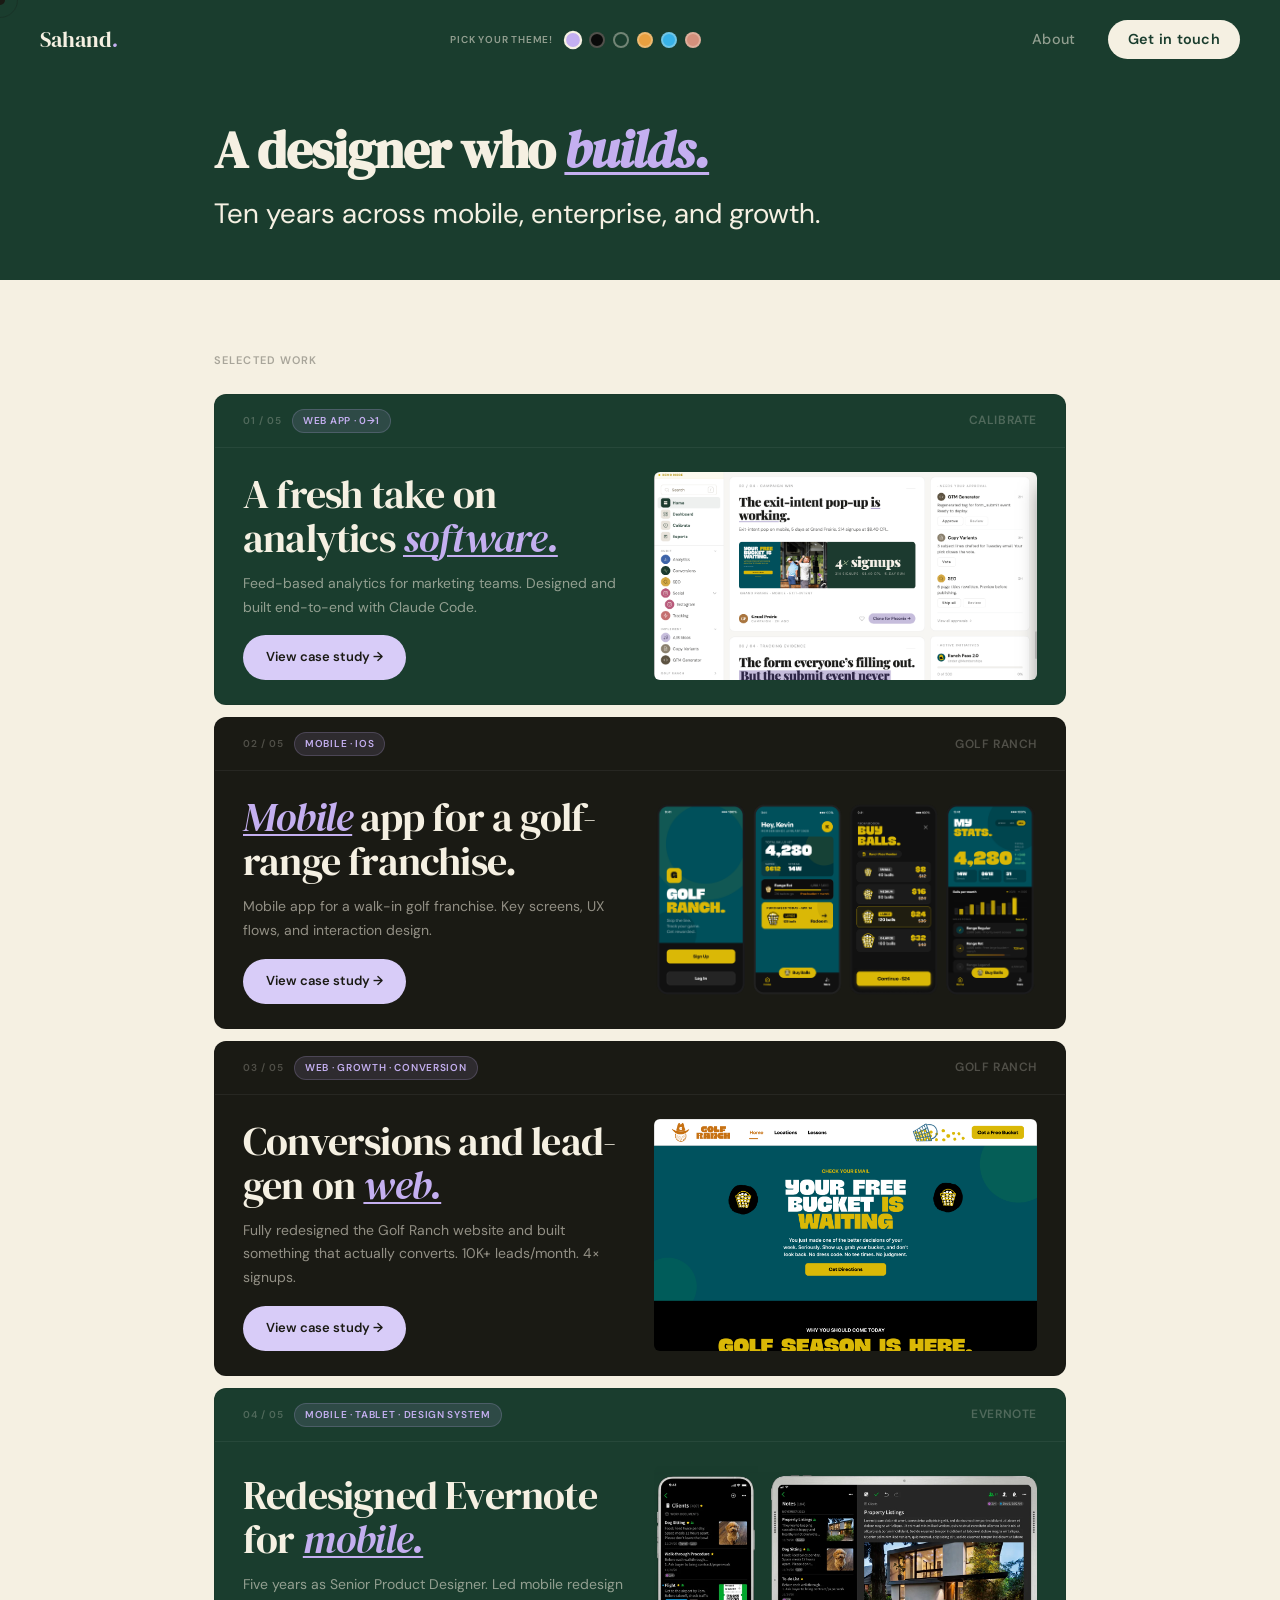
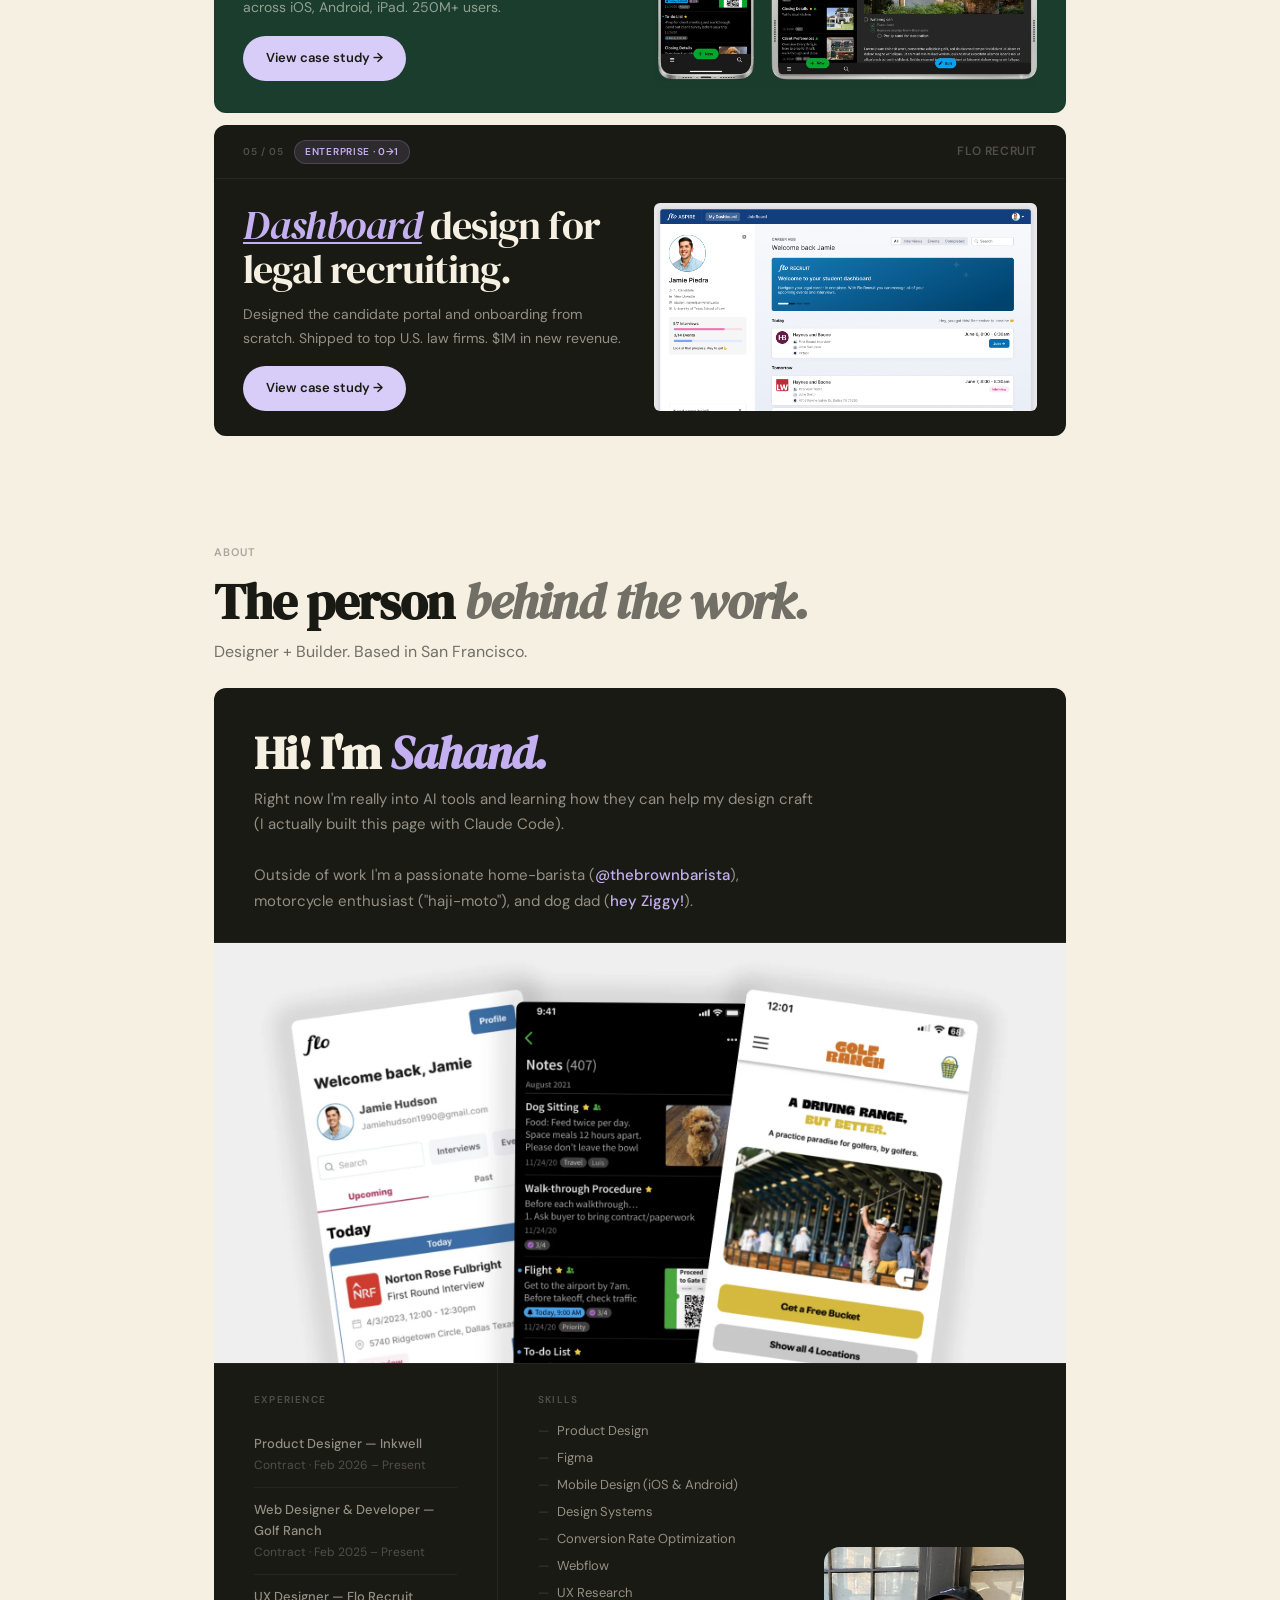
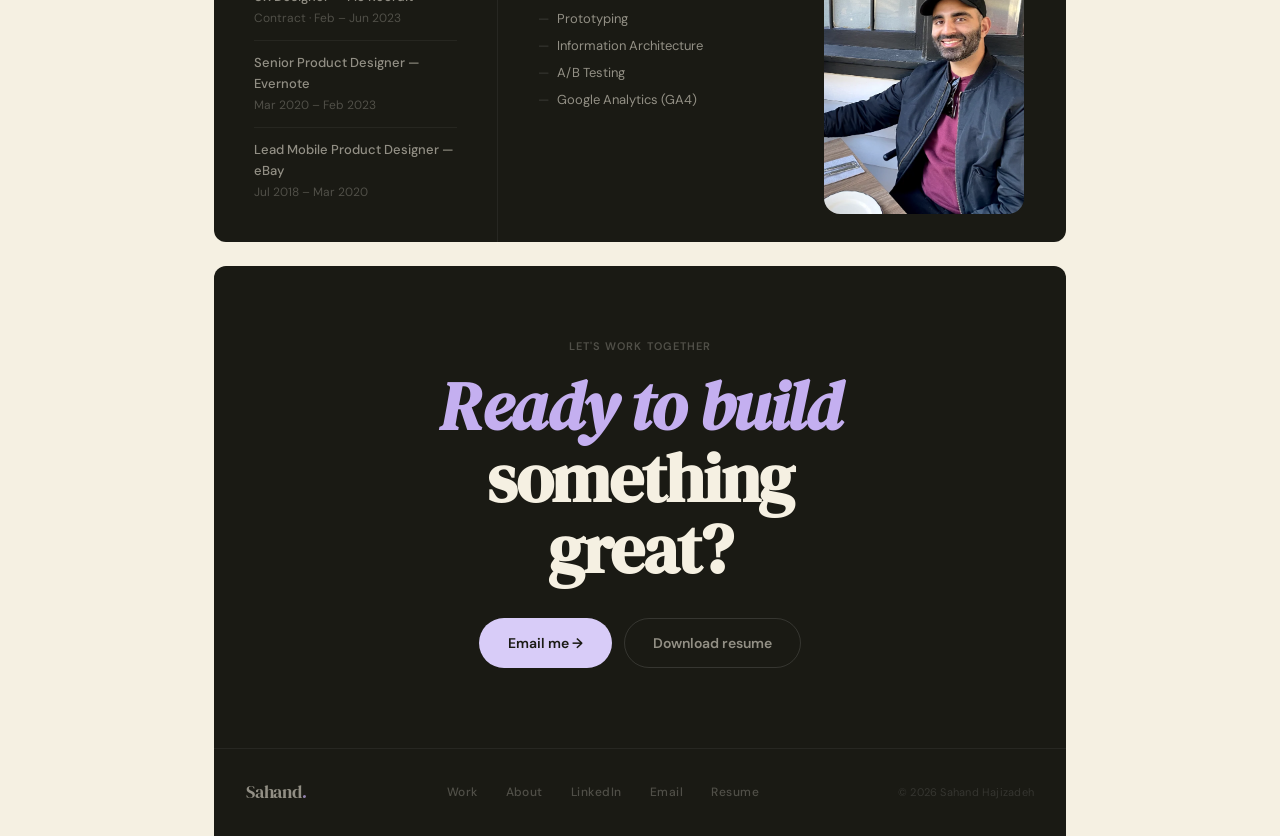
==== commit 1d2fb568: "Hyphenate golf-range in Golf Ranch App card Co-Authored-By: Claude Opus 4.6 <noreply@anthropic.com>" ====
--- a/index.html
+++ b/index.html
@@ -600,7 +600,7 @@
       </div>
       <div class="proj-body">
         <div>
-          <div class="proj-name"><em>Mobile</em> app for a golf range franchise.</div>
+          <div class="proj-name"><em>Mobile</em> app for a golf-range franchise.</div>
           <p class="proj-desc">Mobile app for a walk-in golf franchise. Key screens, UX flows, and interaction design.</p>
           <a href="golf-ranch-app.html" class="proj-cta lavender">View case study →</a>
         </div>
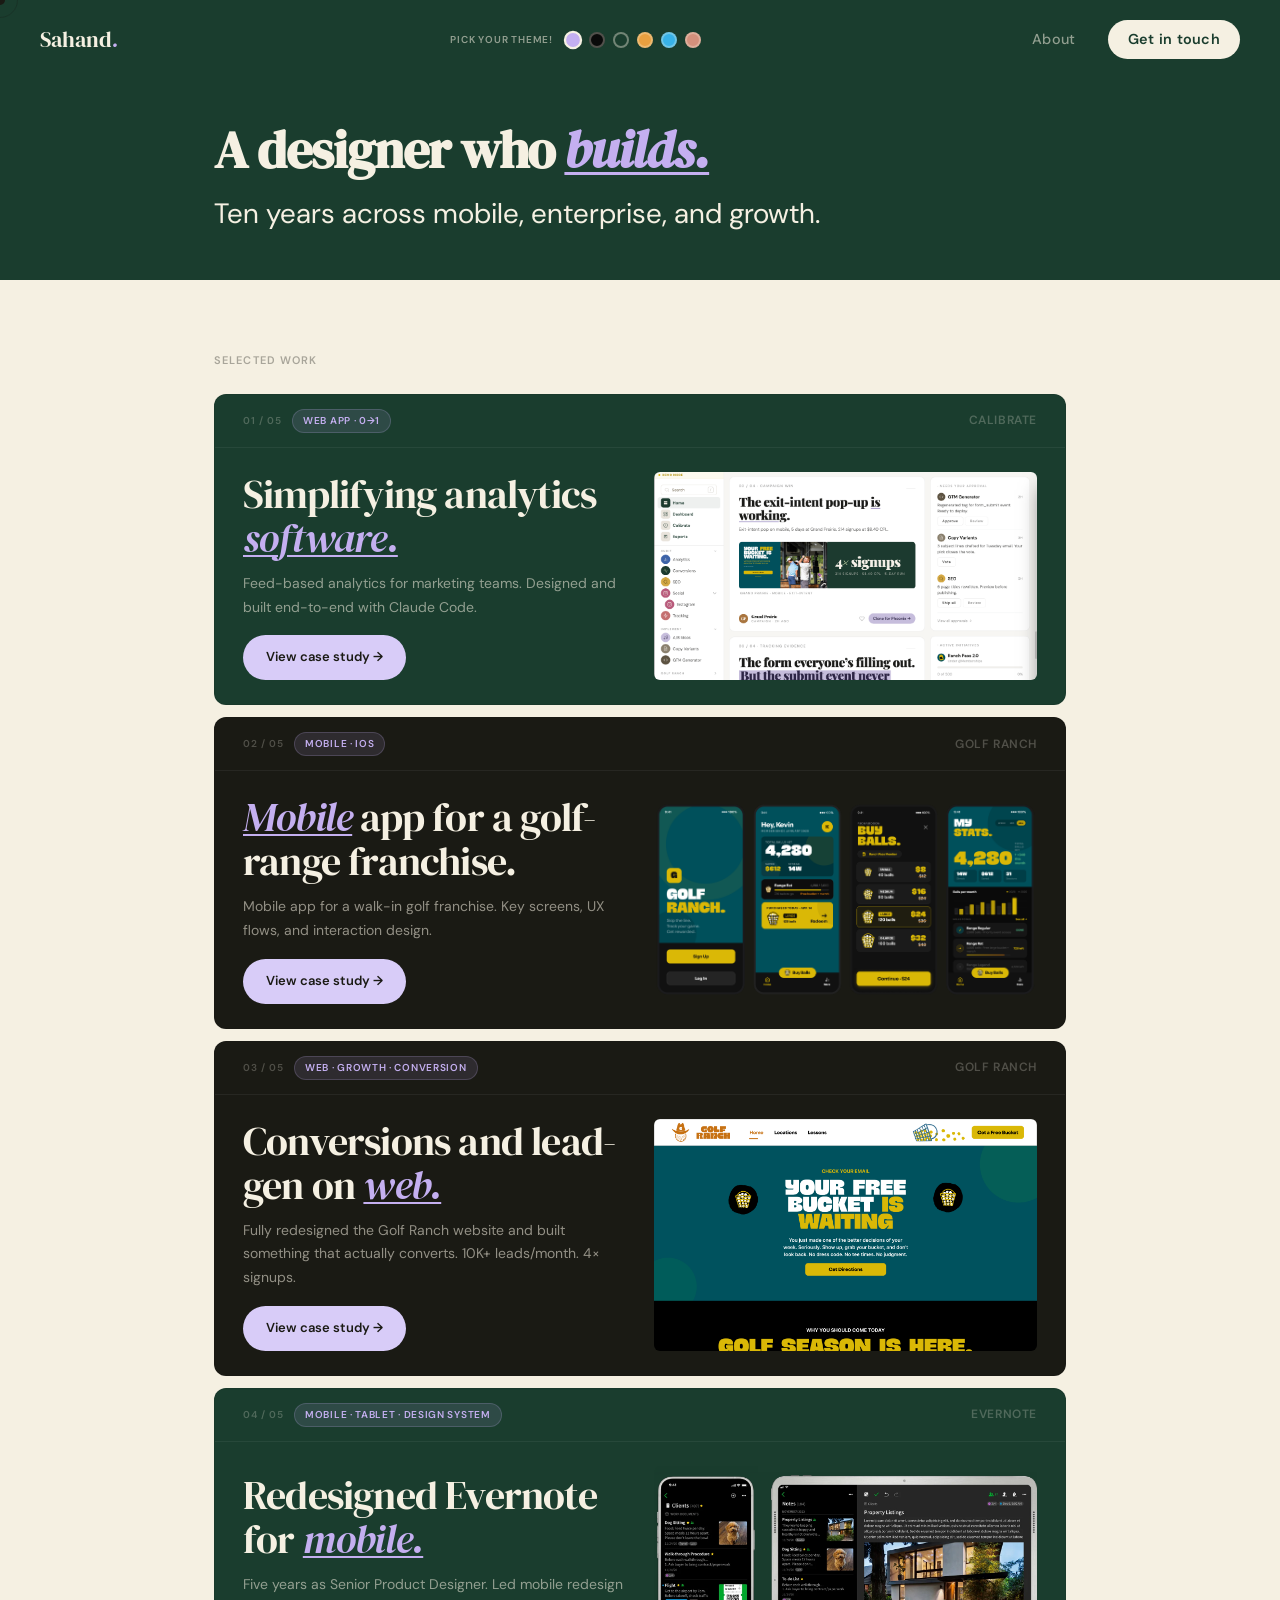
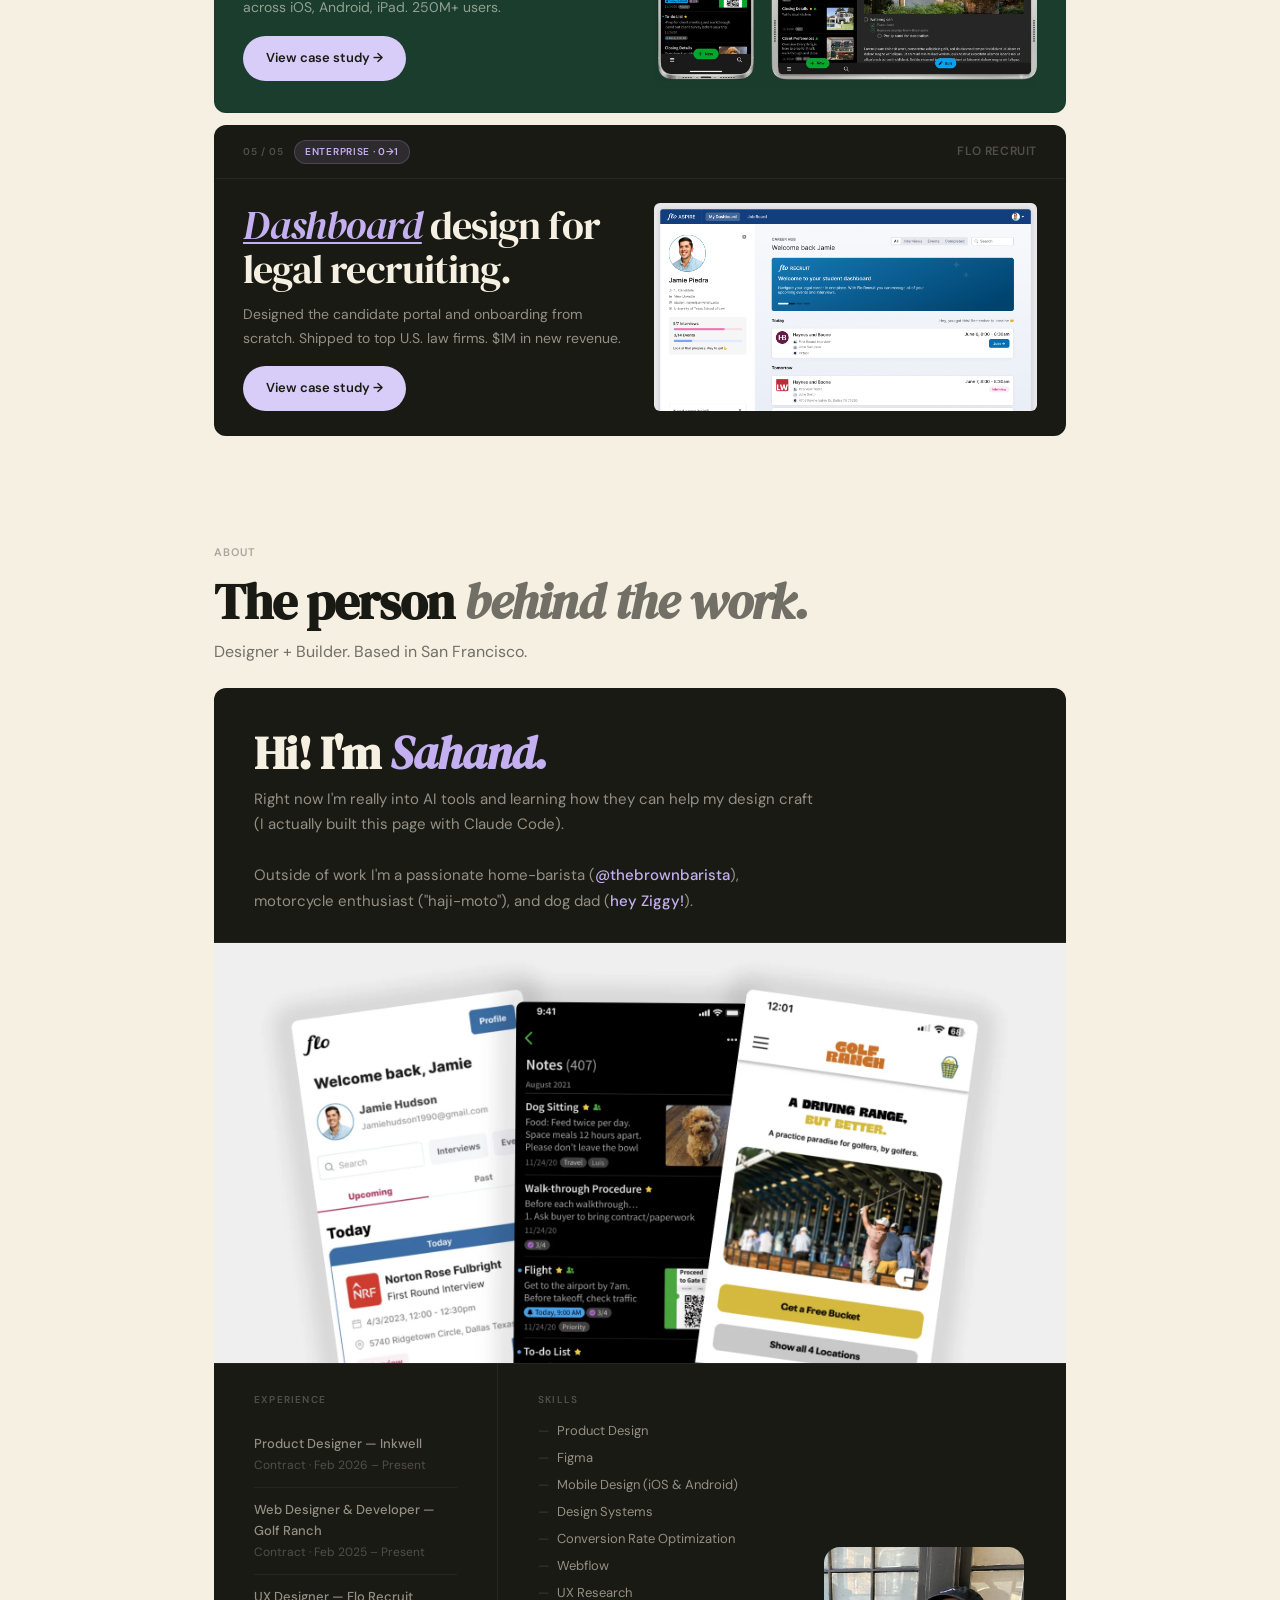
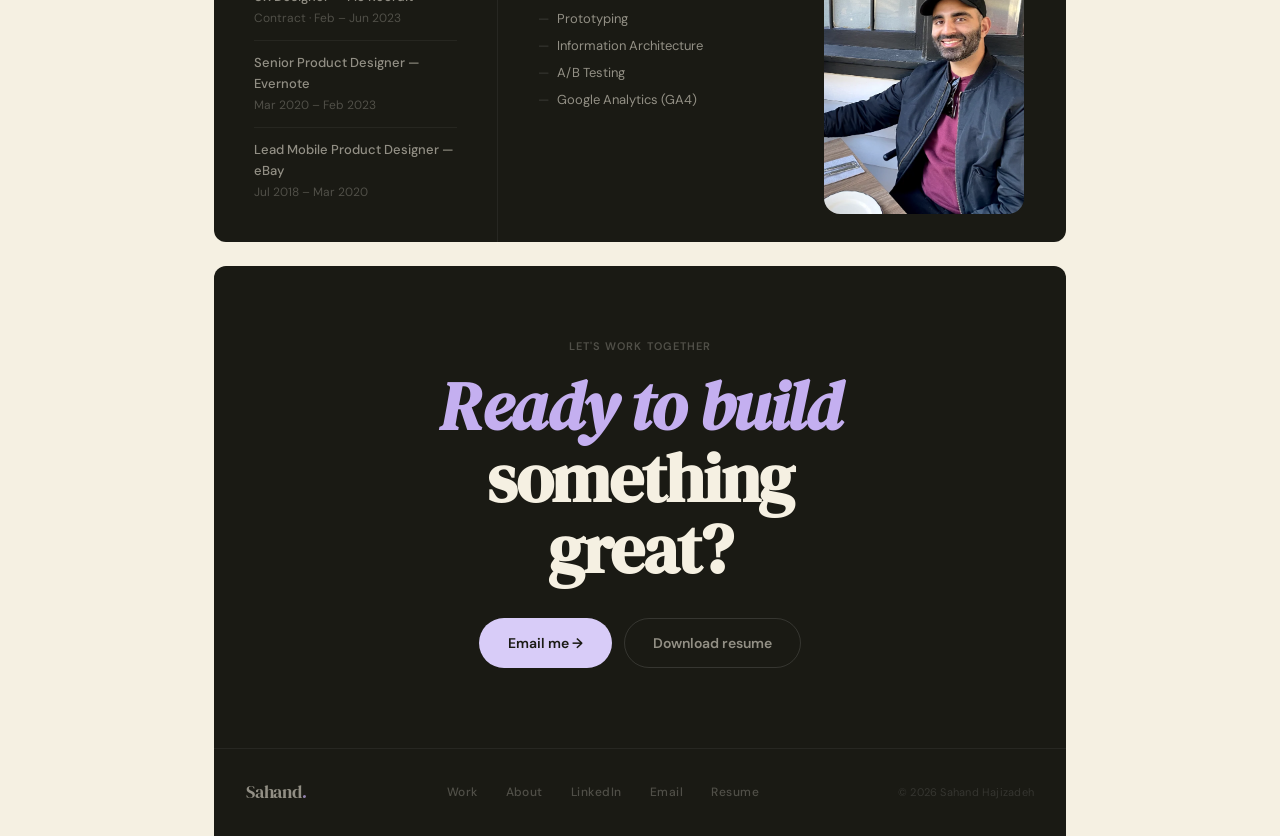
==== commit da1833b9: "Update Calibrate card title: Simplifying analytics software Co-Authored-By: Claude Opus 4.6 <noreply" ====
--- a/index.html
+++ b/index.html
@@ -579,7 +579,7 @@
       </div>
       <div class="proj-body">
         <div>
-          <div class="proj-name">A fresh take on analytics <em>software.</em></div>
+          <div class="proj-name">Simplifying analytics <em>software.</em></div>
           <p class="proj-desc">Feed-based analytics for marketing teams. Designed and built end-to-end with Claude Code.</p>
           <a href="calibrate.html" class="proj-cta lavender">View case study →</a>
         </div>
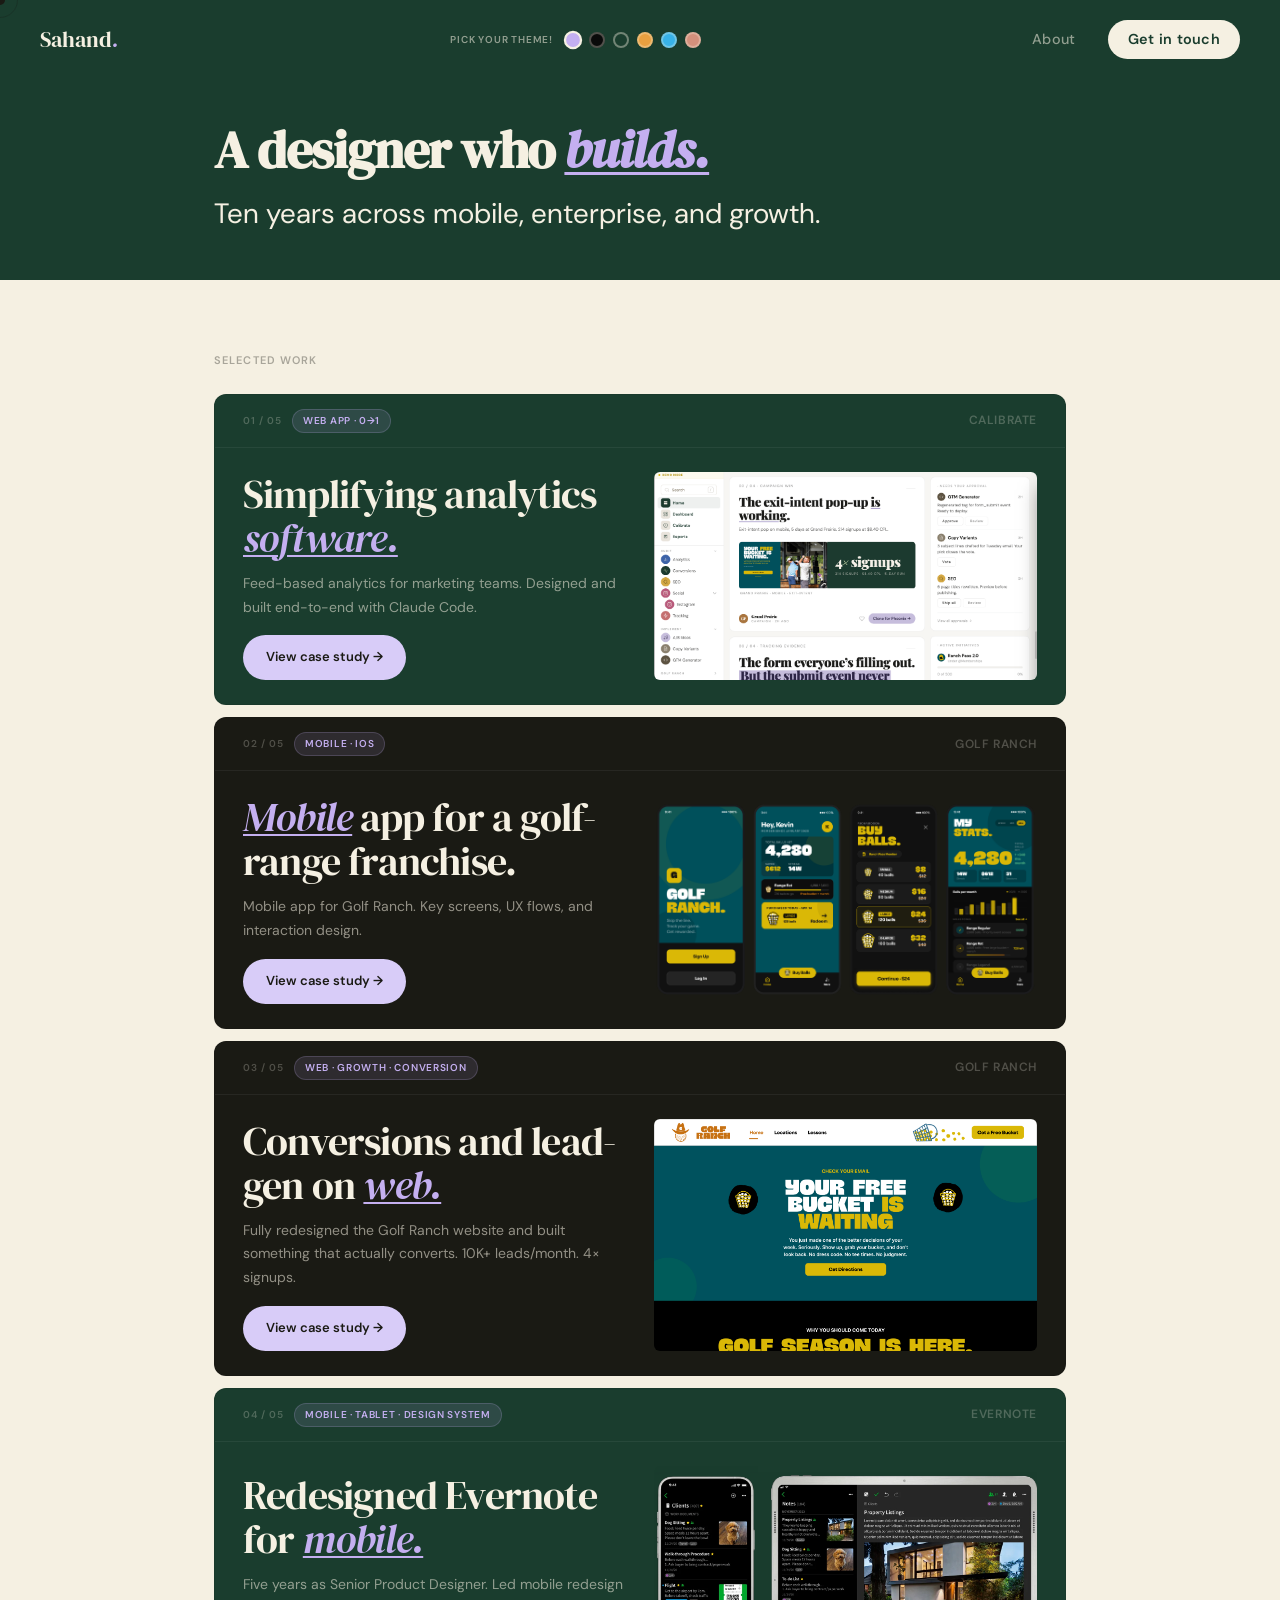
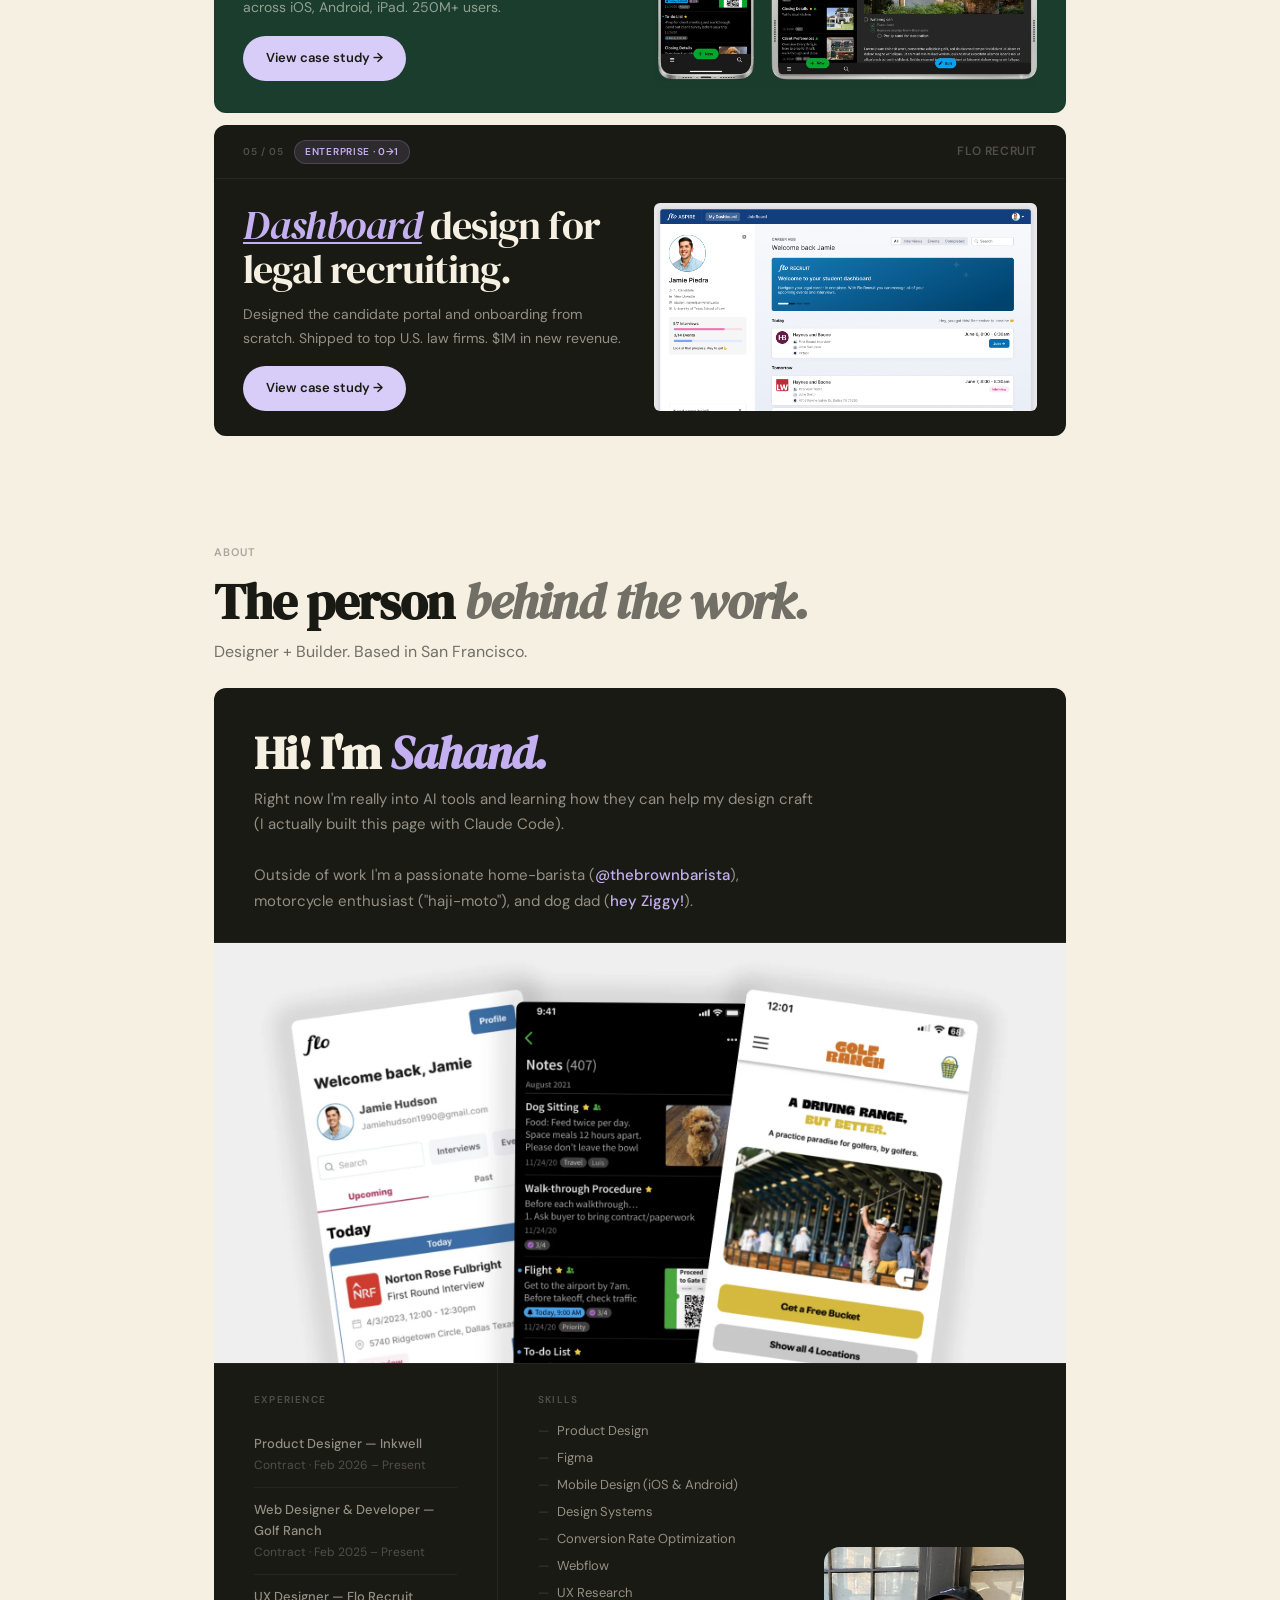
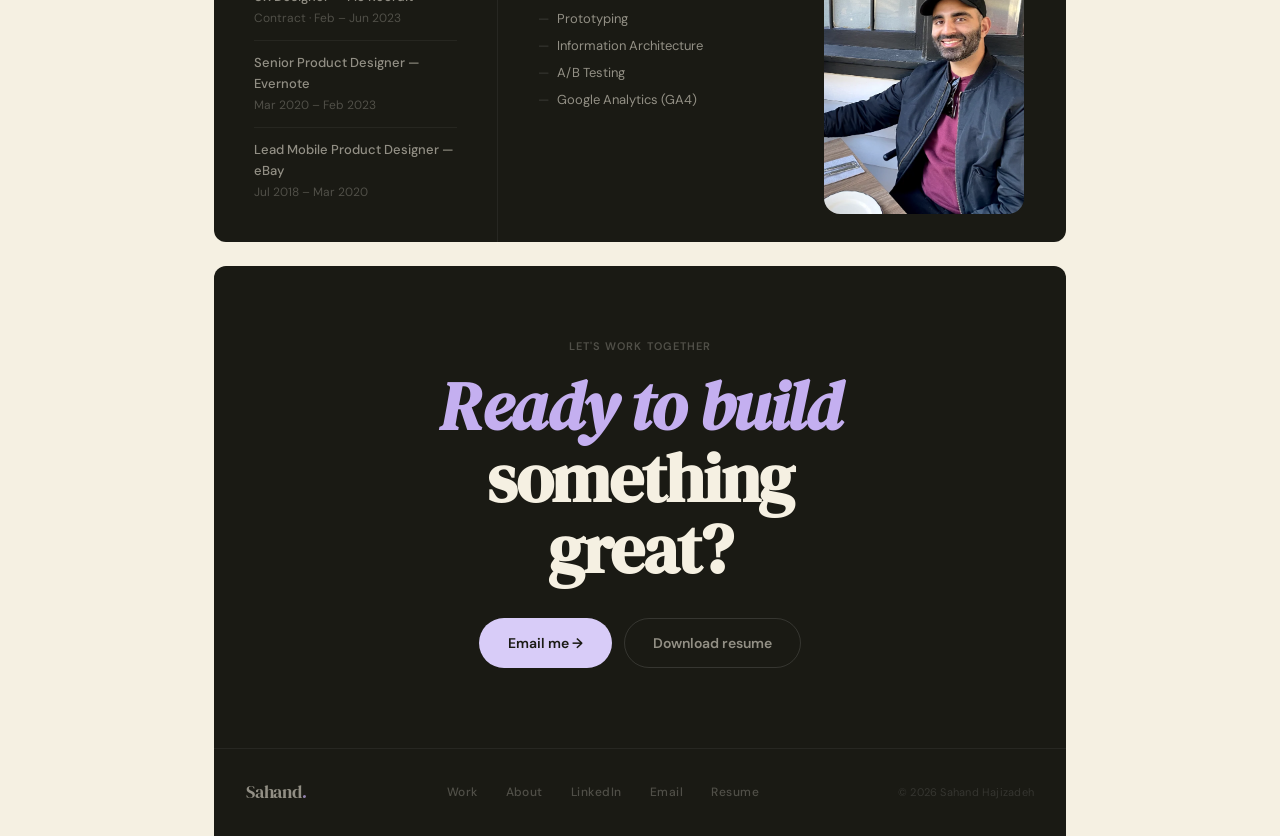
==== commit 01424585: "Update Golf Ranch App body: Mobile app for Golf Ranch Co-Authored-By: Claude Opus 4.6 <noreply@anthr" ====
--- a/index.html
+++ b/index.html
@@ -601,7 +601,7 @@
       <div class="proj-body">
         <div>
           <div class="proj-name"><em>Mobile</em> app for a golf-range franchise.</div>
-          <p class="proj-desc">Mobile app for a walk-in golf franchise. Key screens, UX flows, and interaction design.</p>
+          <p class="proj-desc">Mobile app for Golf Ranch. Key screens, UX flows, and interaction design.</p>
           <a href="golf-ranch-app.html" class="proj-cta lavender">View case study →</a>
         </div>
         <div class="proj-right">
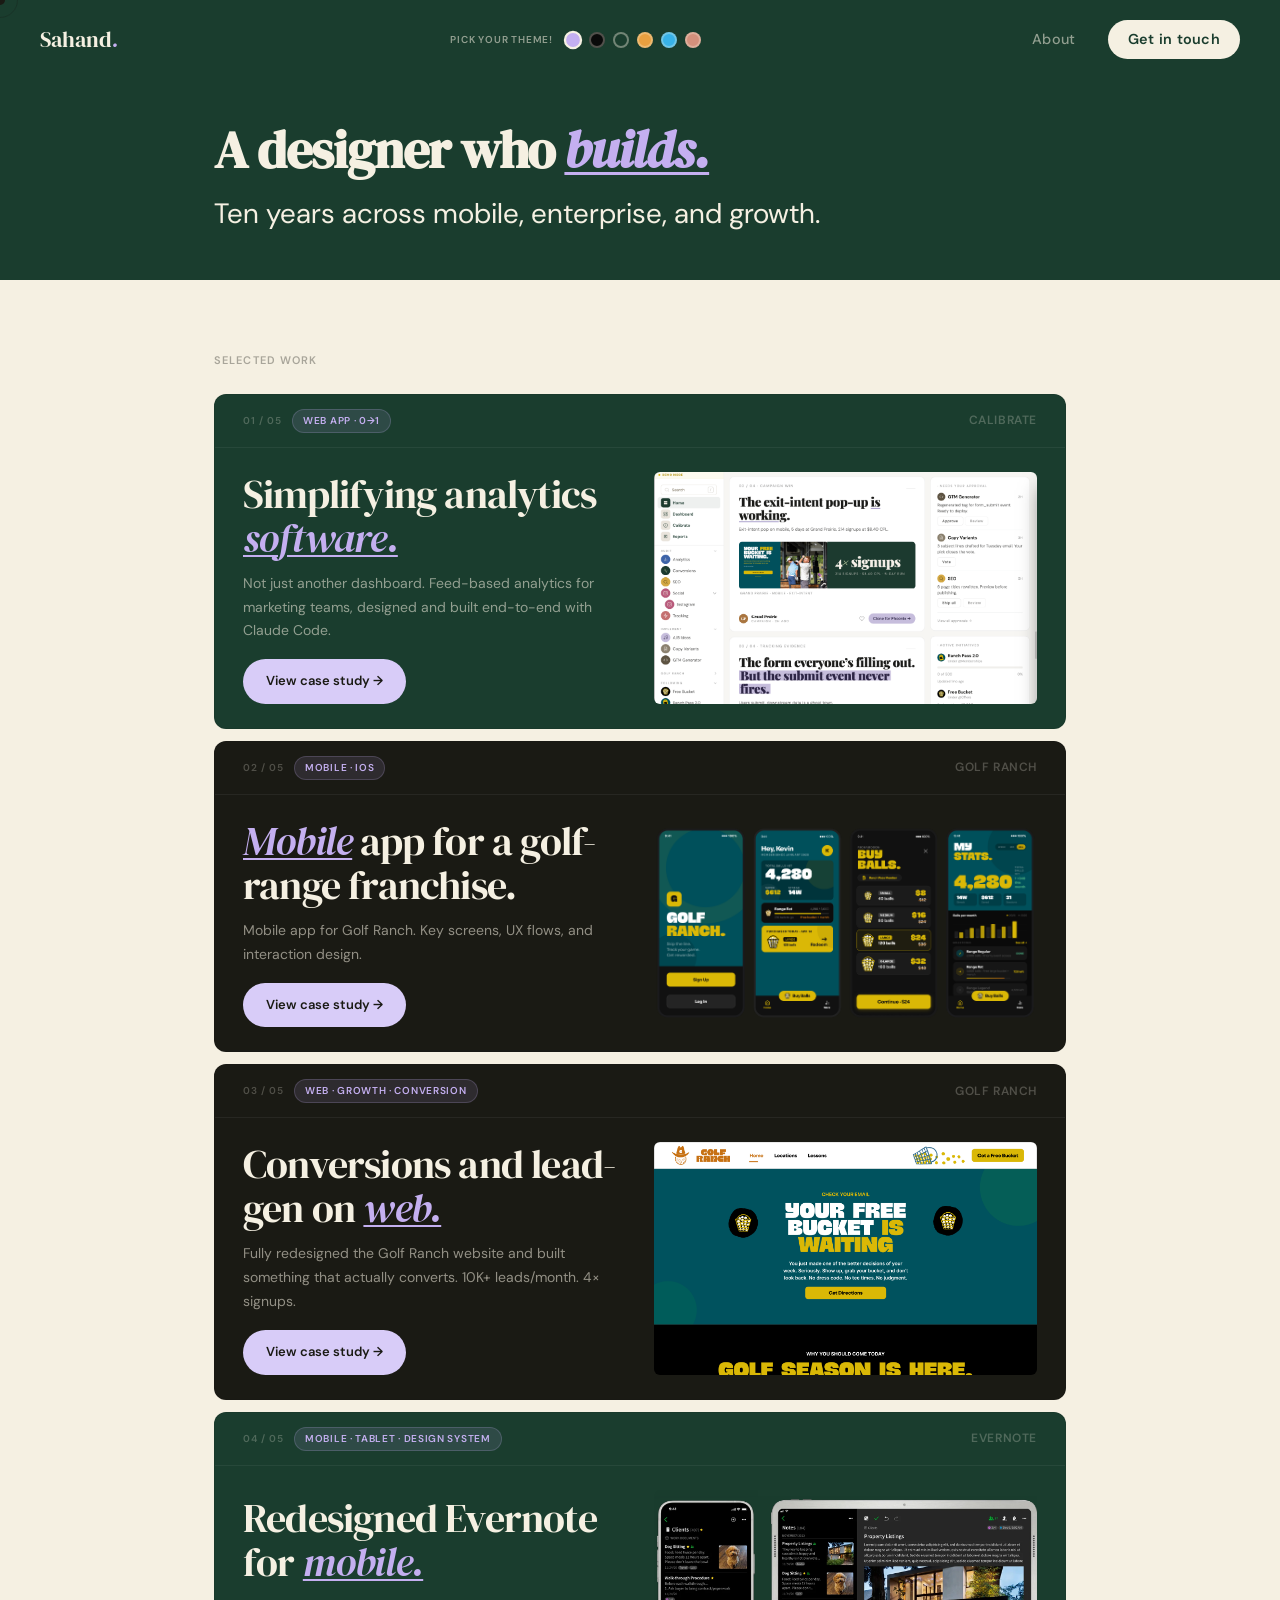
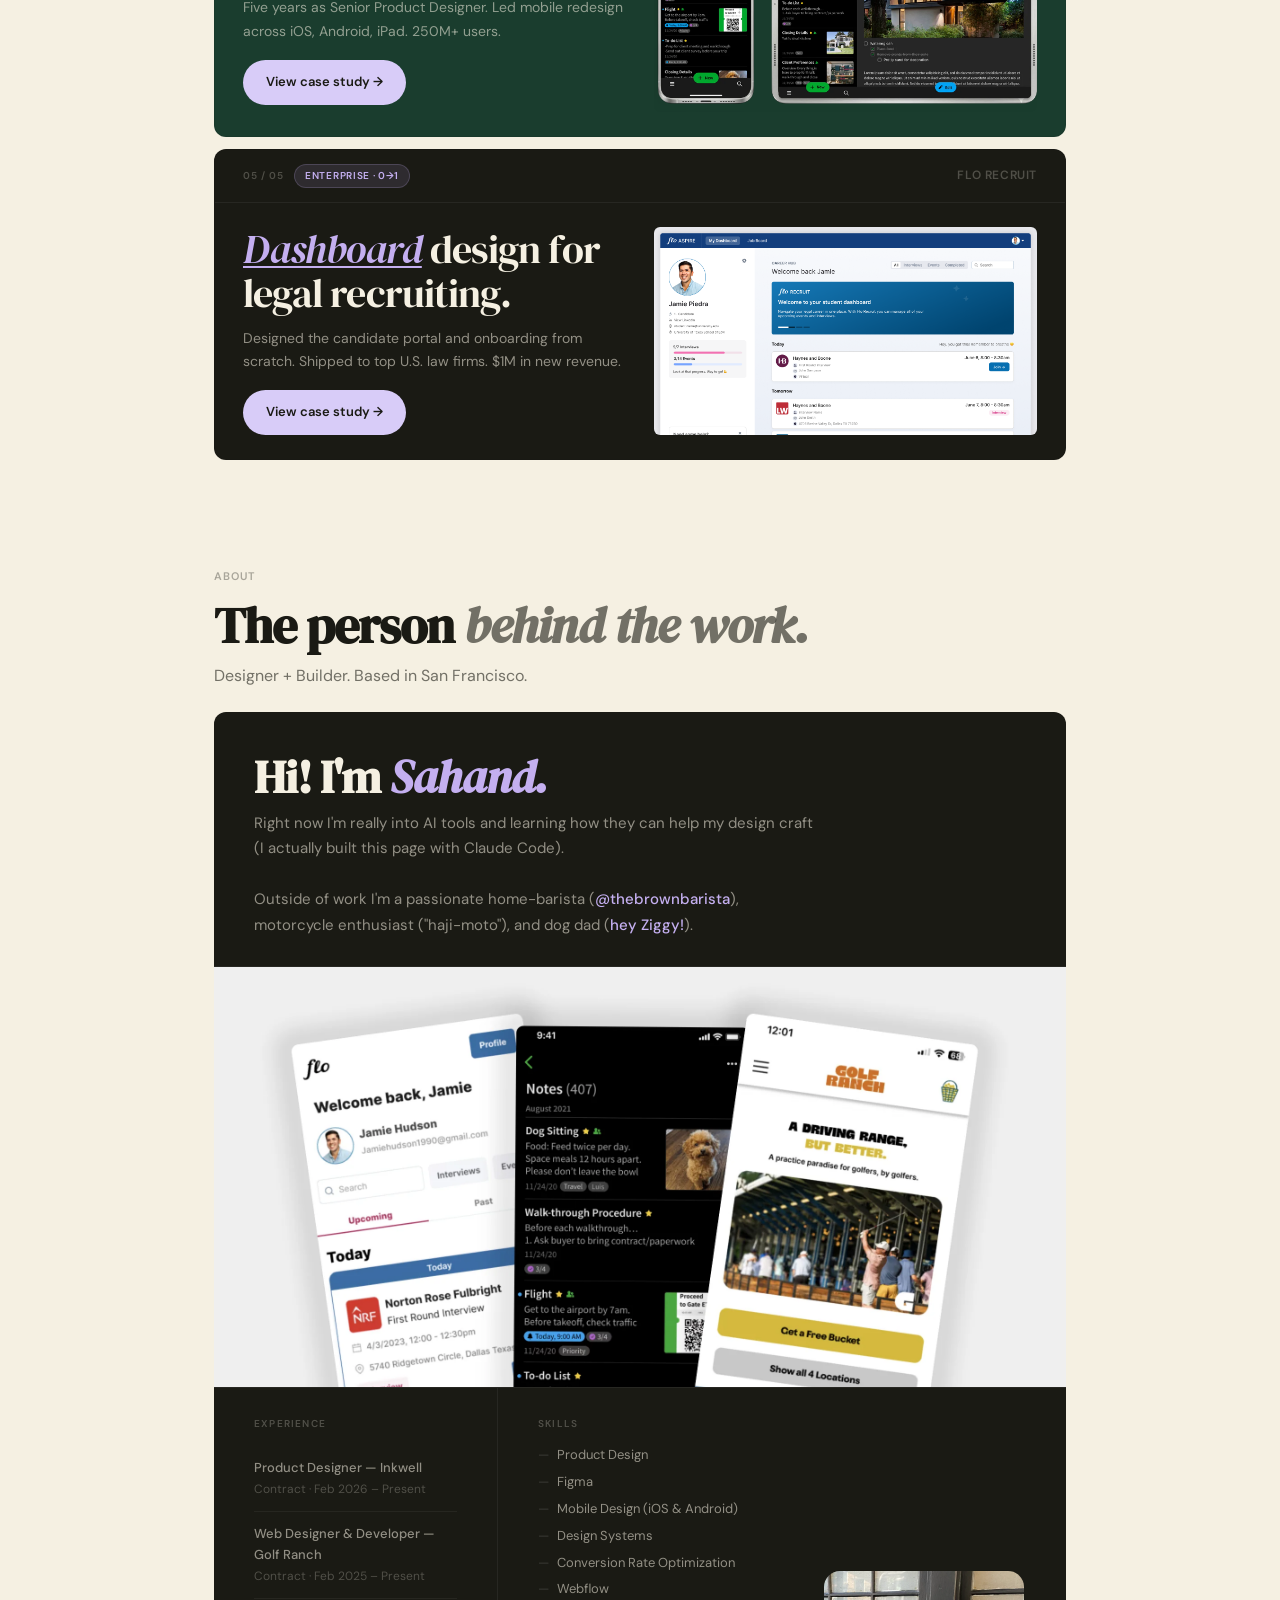
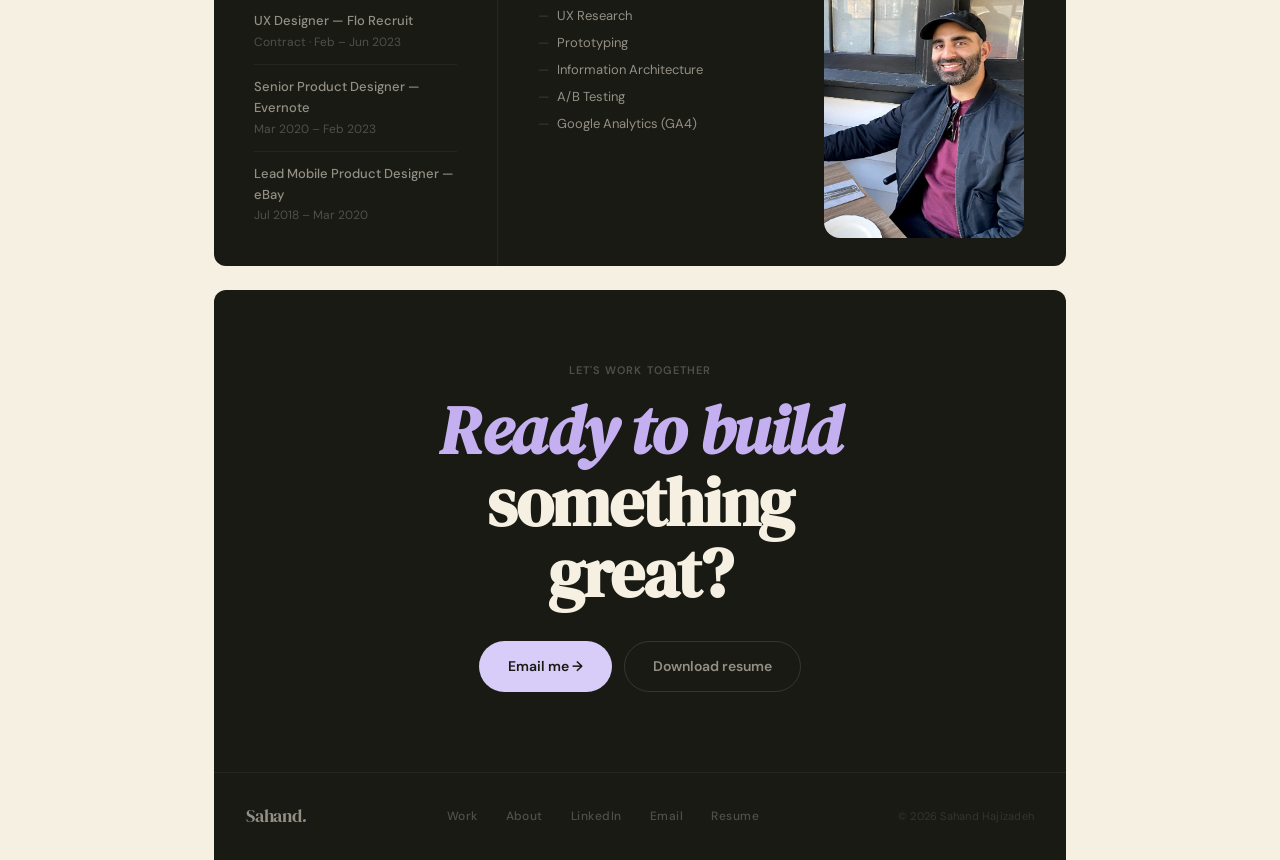
==== commit 9738564e: "Update Calibrate card body: Not just another dashboard Co-Authored-By: Claude Opus 4.6 <noreply@anth" ====
--- a/index.html
+++ b/index.html
@@ -580,7 +580,7 @@
       <div class="proj-body">
         <div>
           <div class="proj-name">Simplifying analytics <em>software.</em></div>
-          <p class="proj-desc">Feed-based analytics for marketing teams. Designed and built end-to-end with Claude Code.</p>
+          <p class="proj-desc">Not just another dashboard. Feed-based analytics for marketing teams, designed and built end-to-end with Claude Code.</p>
           <a href="calibrate.html" class="proj-cta lavender">View case study →</a>
         </div>
         <div class="proj-right">
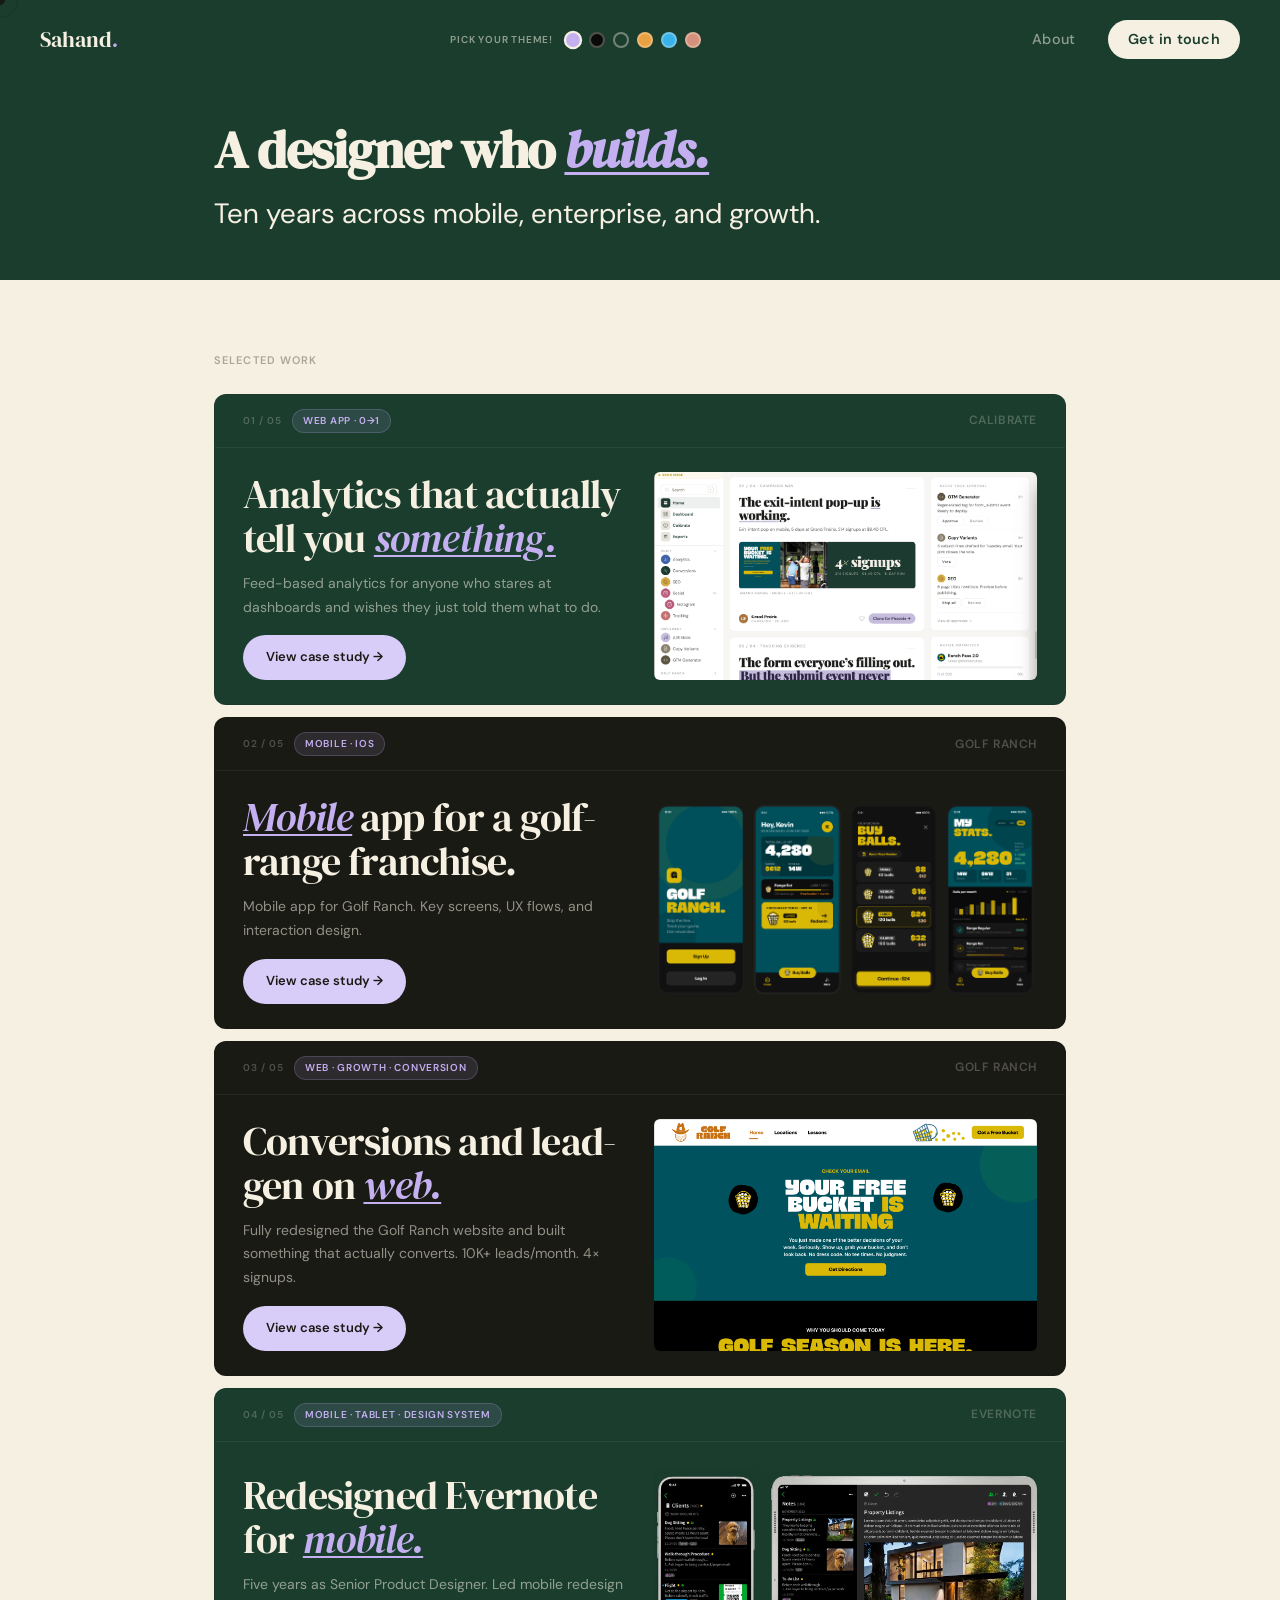
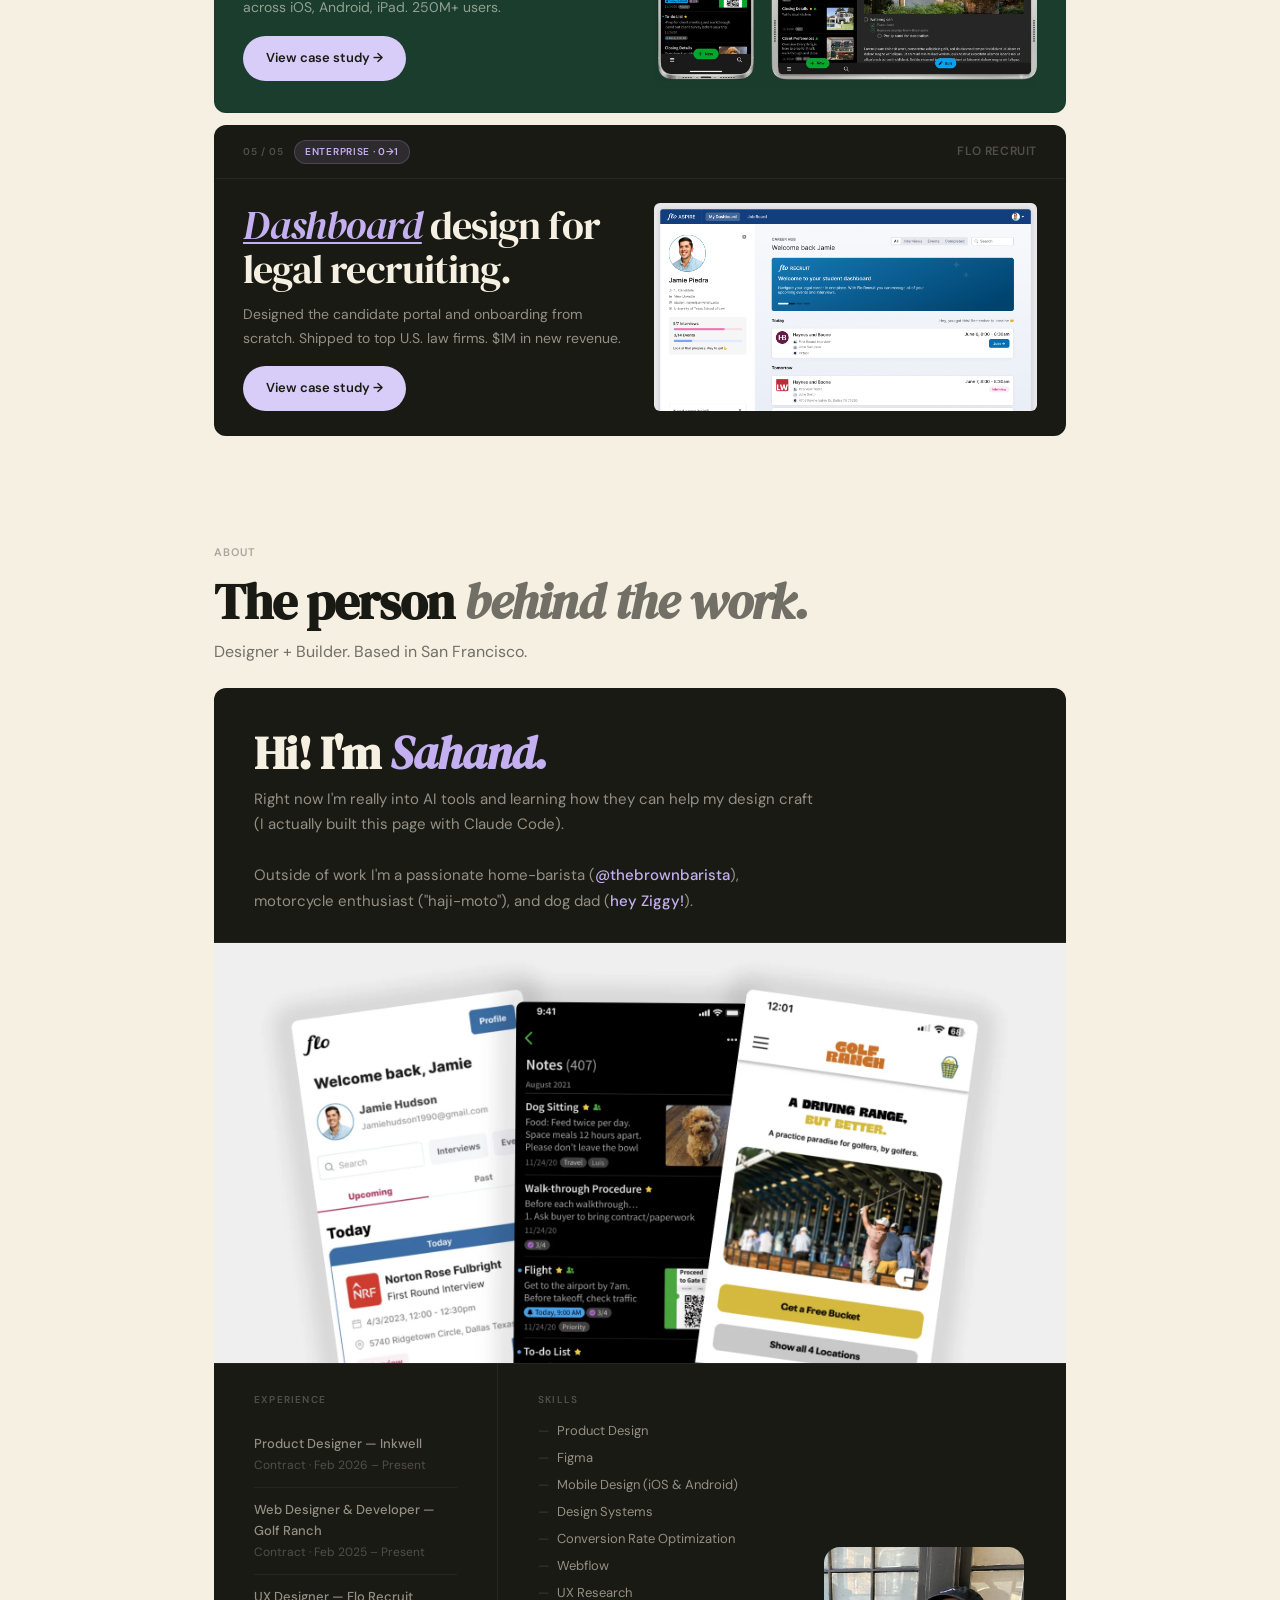
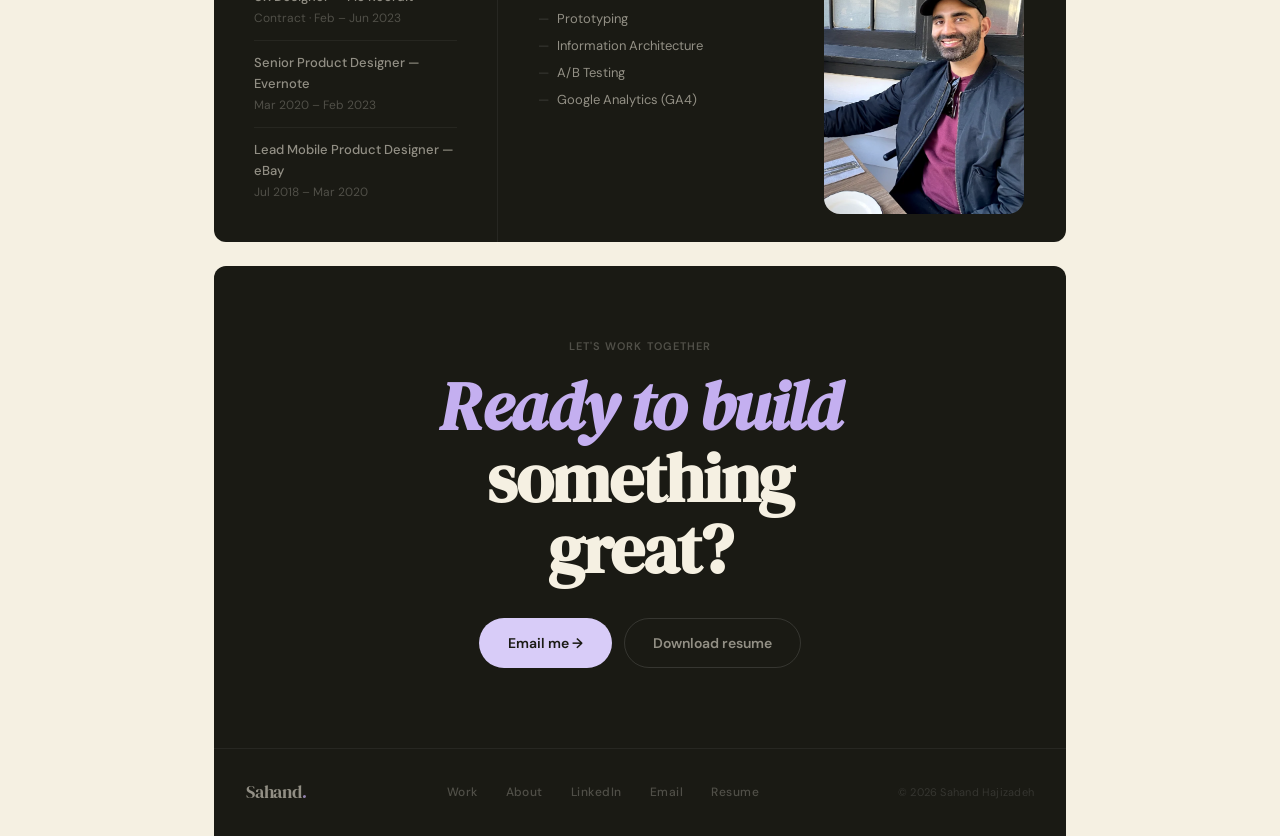
==== commit 68b28dd1: "Rewrite Calibrate case study copy and update homepage card title + body Co-Authored-By: Claude Opus " ====
--- a/index.html
+++ b/index.html
@@ -579,8 +579,8 @@
       </div>
       <div class="proj-body">
         <div>
-          <div class="proj-name">Simplifying analytics <em>software.</em></div>
-          <p class="proj-desc">Not just another dashboard. Feed-based analytics for marketing teams, designed and built end-to-end with Claude Code.</p>
+          <div class="proj-name">Analytics that actually tell you <em>something.</em></div>
+          <p class="proj-desc">Feed-based analytics for anyone who stares at dashboards and wishes they just told them what to do.</p>
           <a href="calibrate.html" class="proj-cta lavender">View case study →</a>
         </div>
         <div class="proj-right">
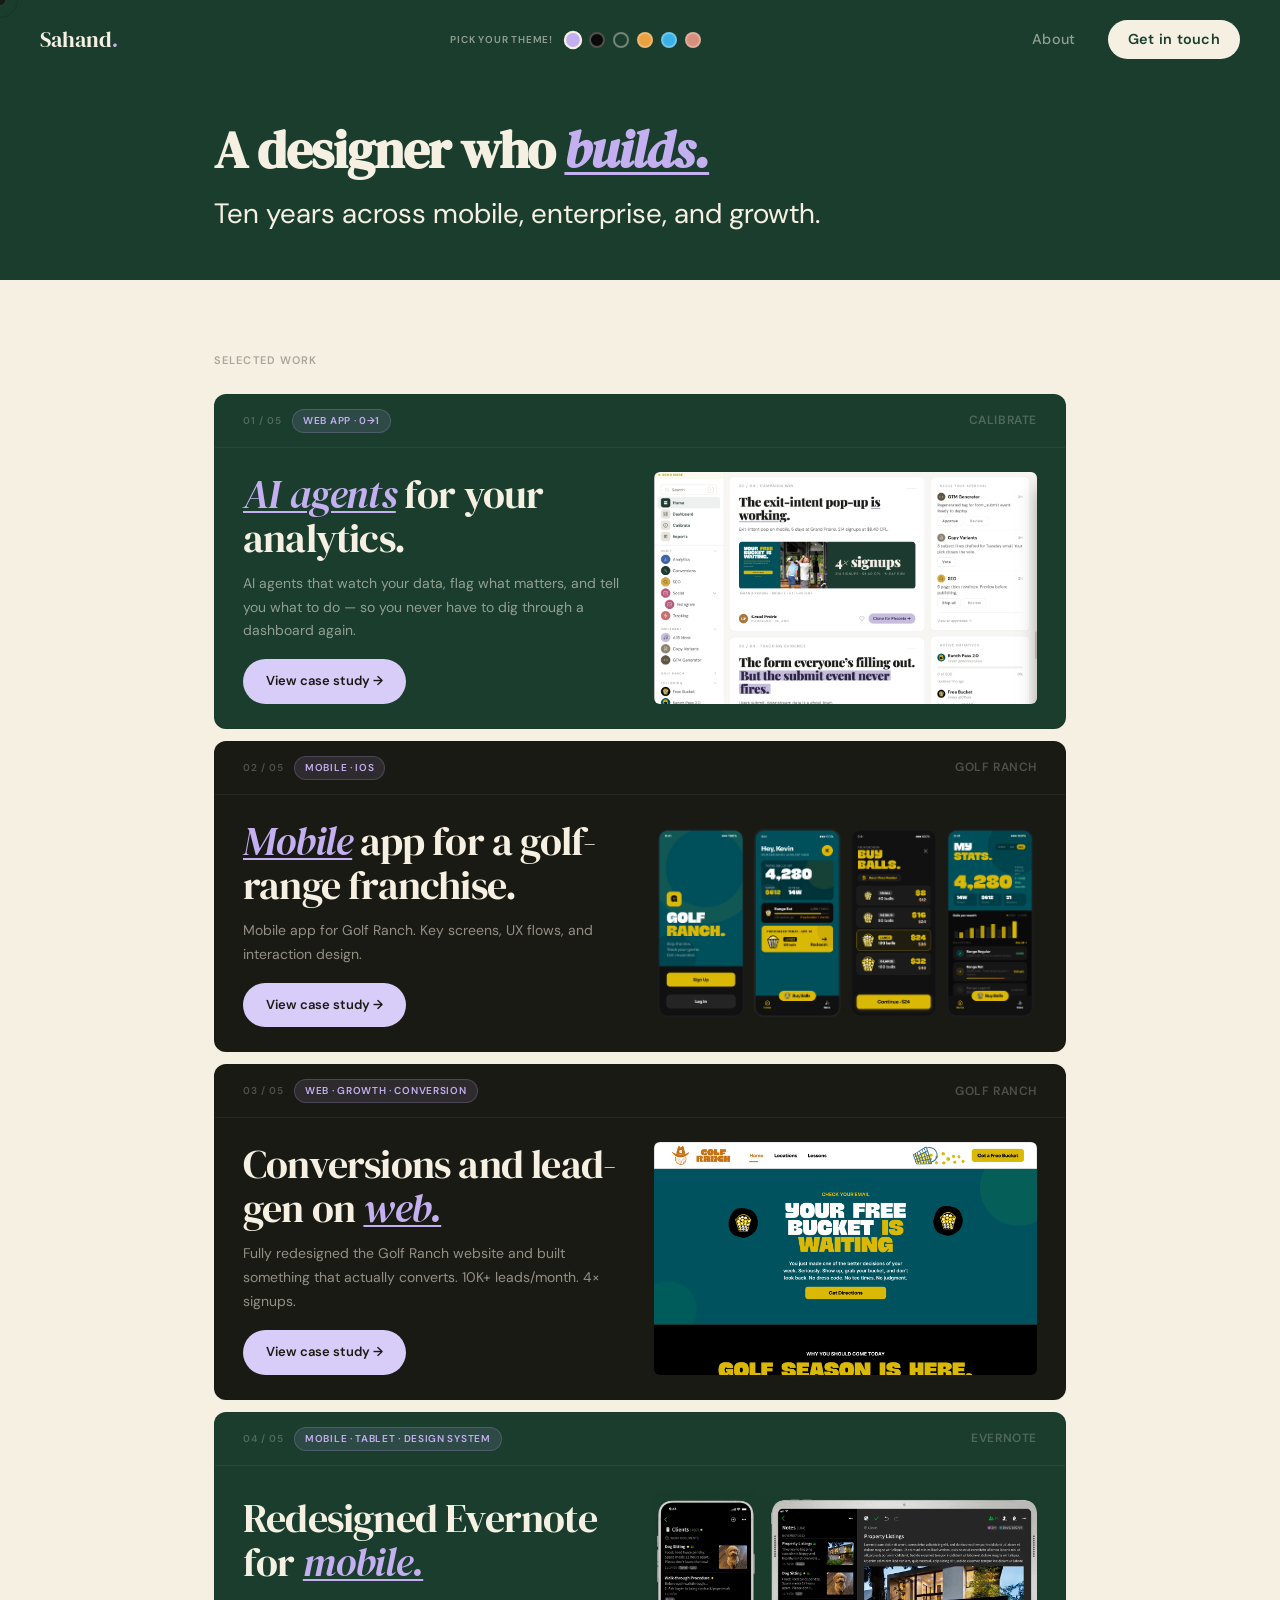
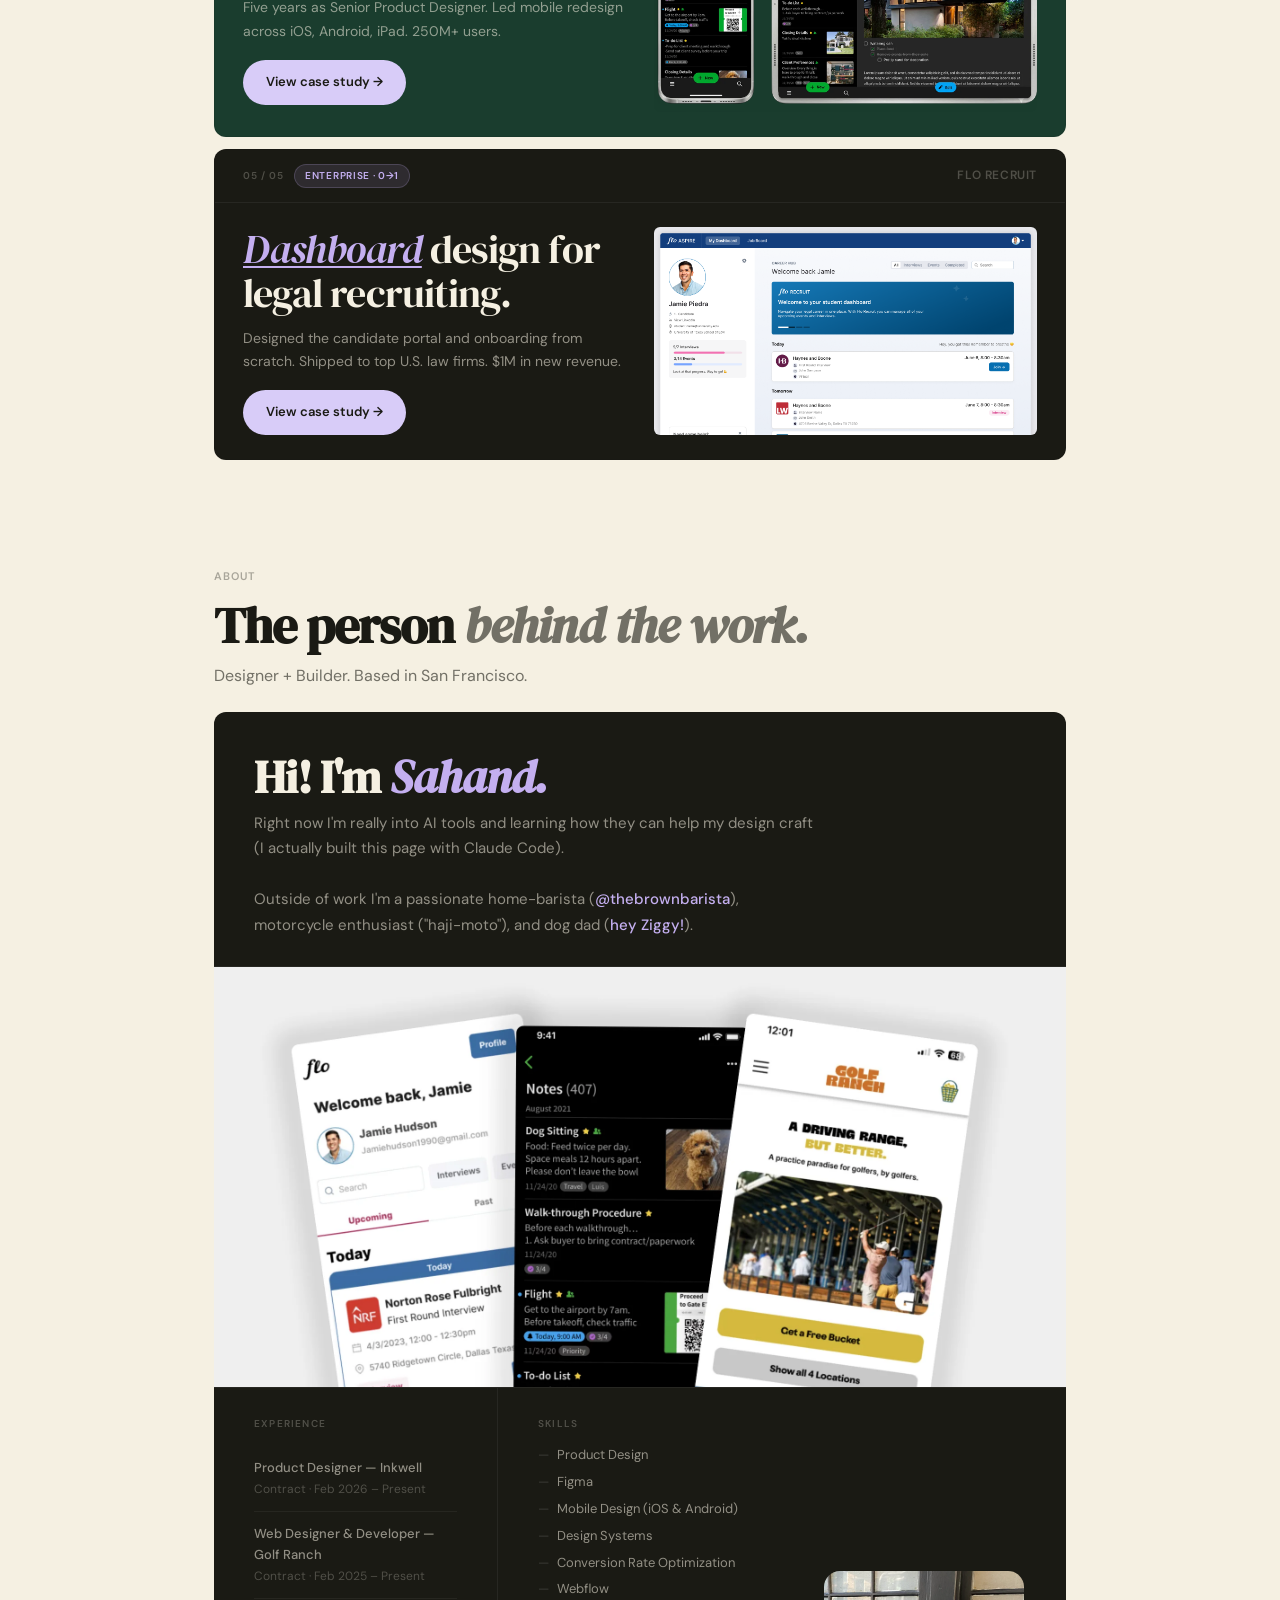
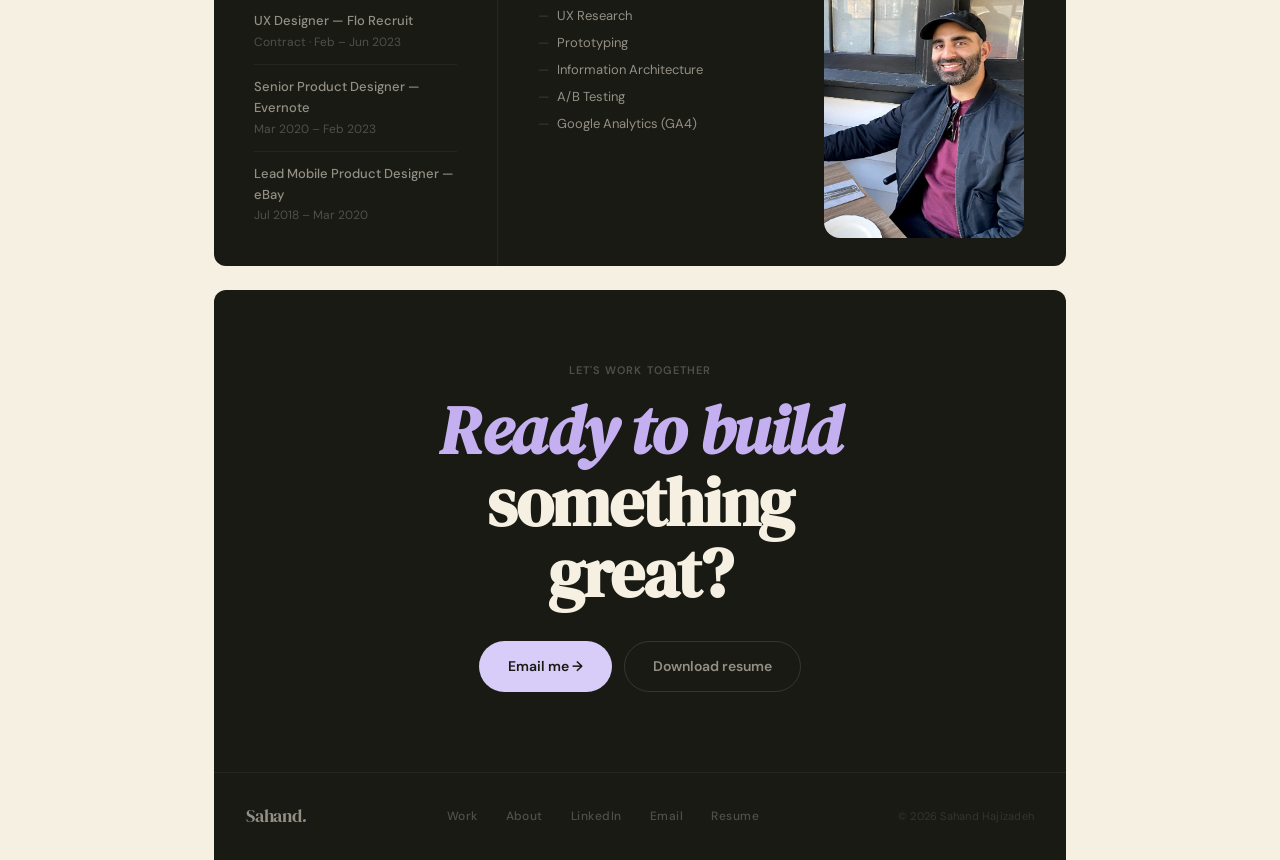
==== commit e3486d84: "Update Calibrate card: AI agents for your analytics Co-Authored-By: Claude Opus 4.6 <noreply@anthrop" ====
--- a/index.html
+++ b/index.html
@@ -579,8 +579,8 @@
       </div>
       <div class="proj-body">
         <div>
-          <div class="proj-name">Analytics that actually tell you <em>something.</em></div>
-          <p class="proj-desc">Feed-based analytics for anyone who stares at dashboards and wishes they just told them what to do.</p>
+          <div class="proj-name"><em>AI agents</em> for your analytics.</div>
+          <p class="proj-desc">AI agents that watch your data, flag what matters, and tell you what to do — so you never have to dig through a dashboard again.</p>
           <a href="calibrate.html" class="proj-cta lavender">View case study →</a>
         </div>
         <div class="proj-right">
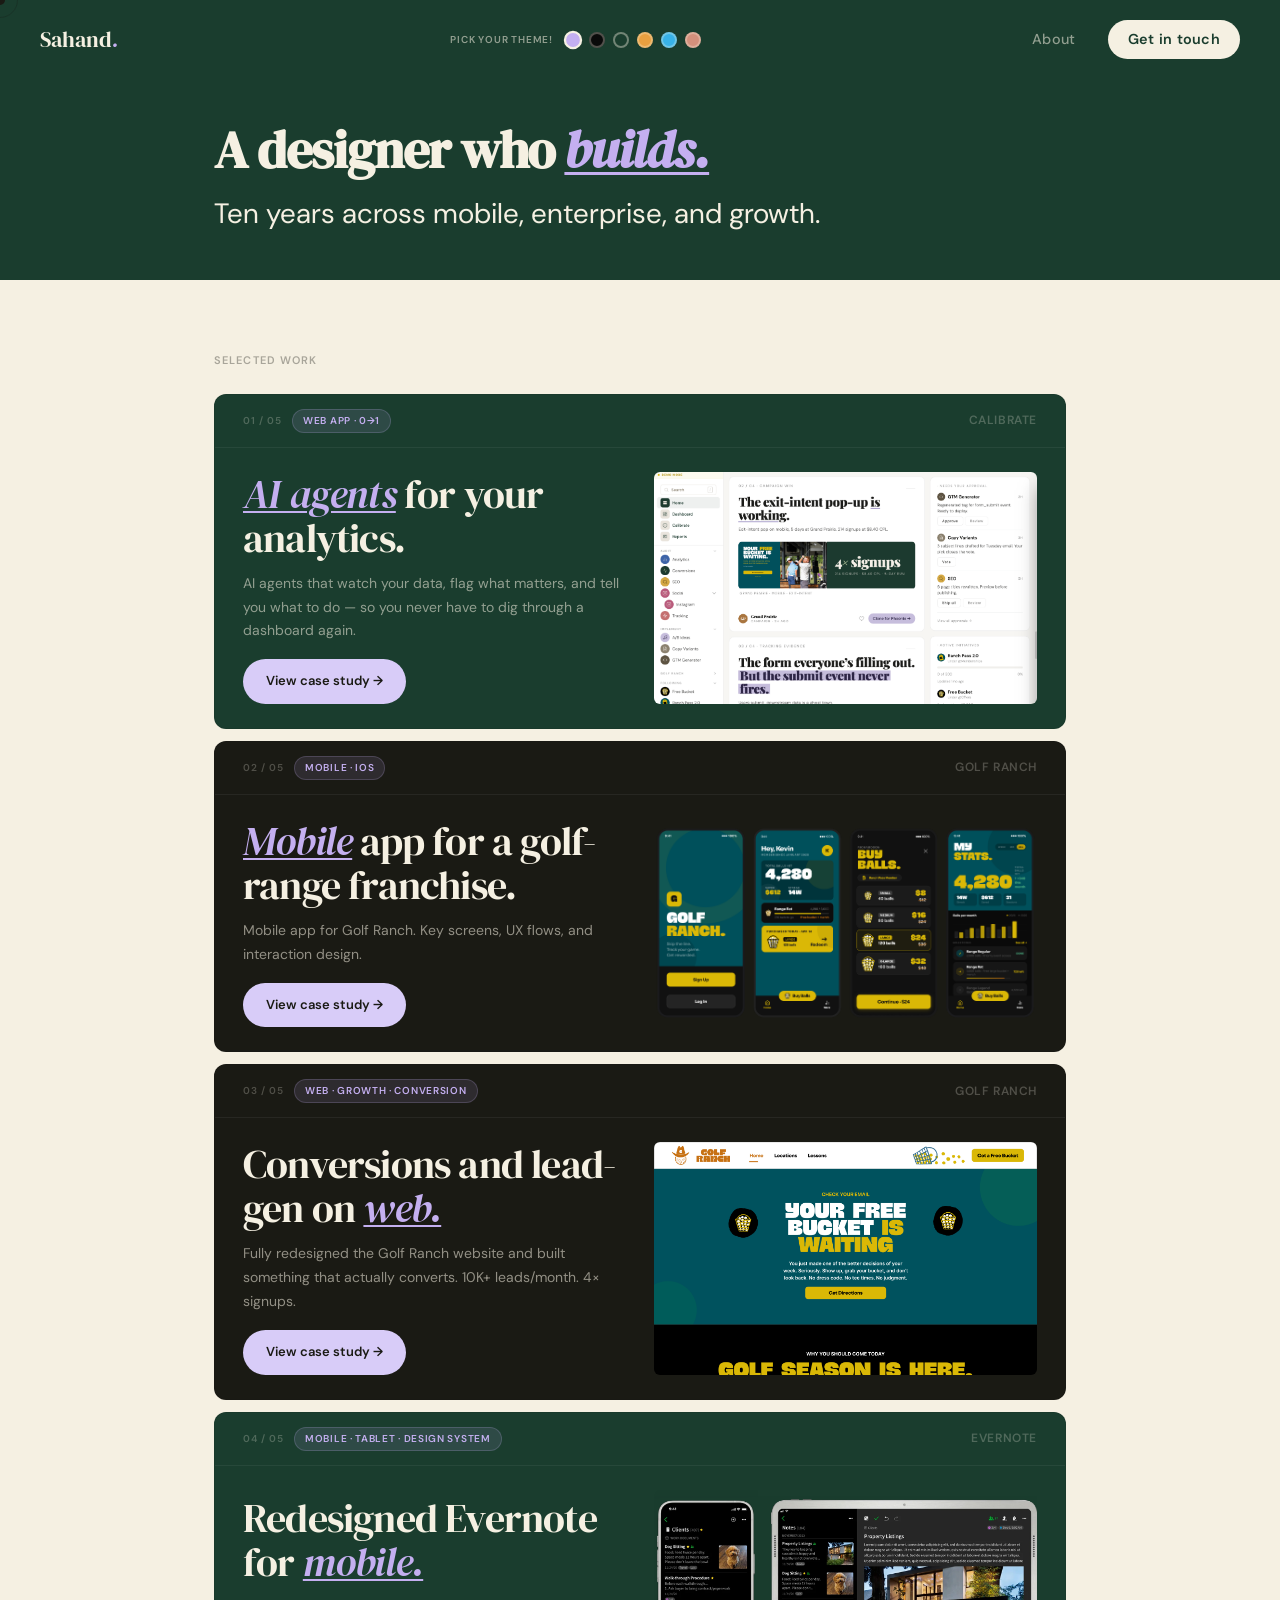
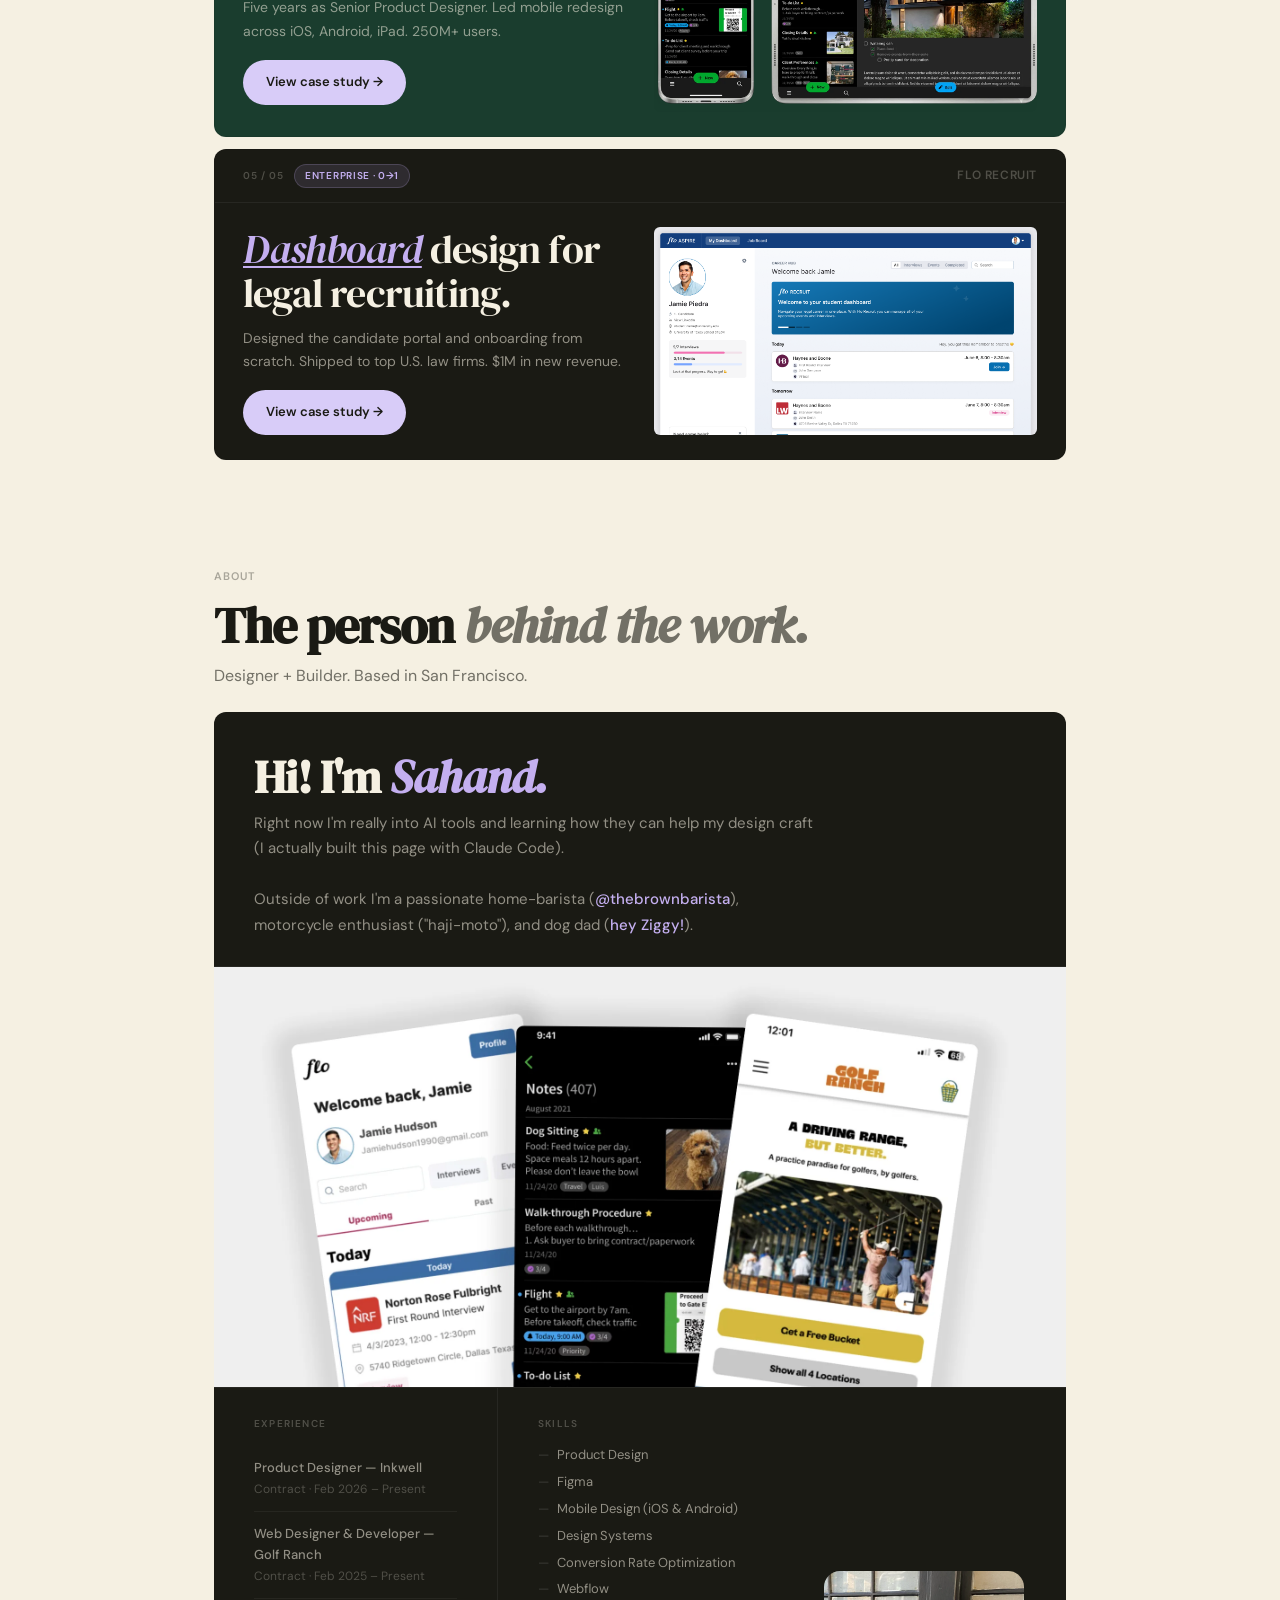
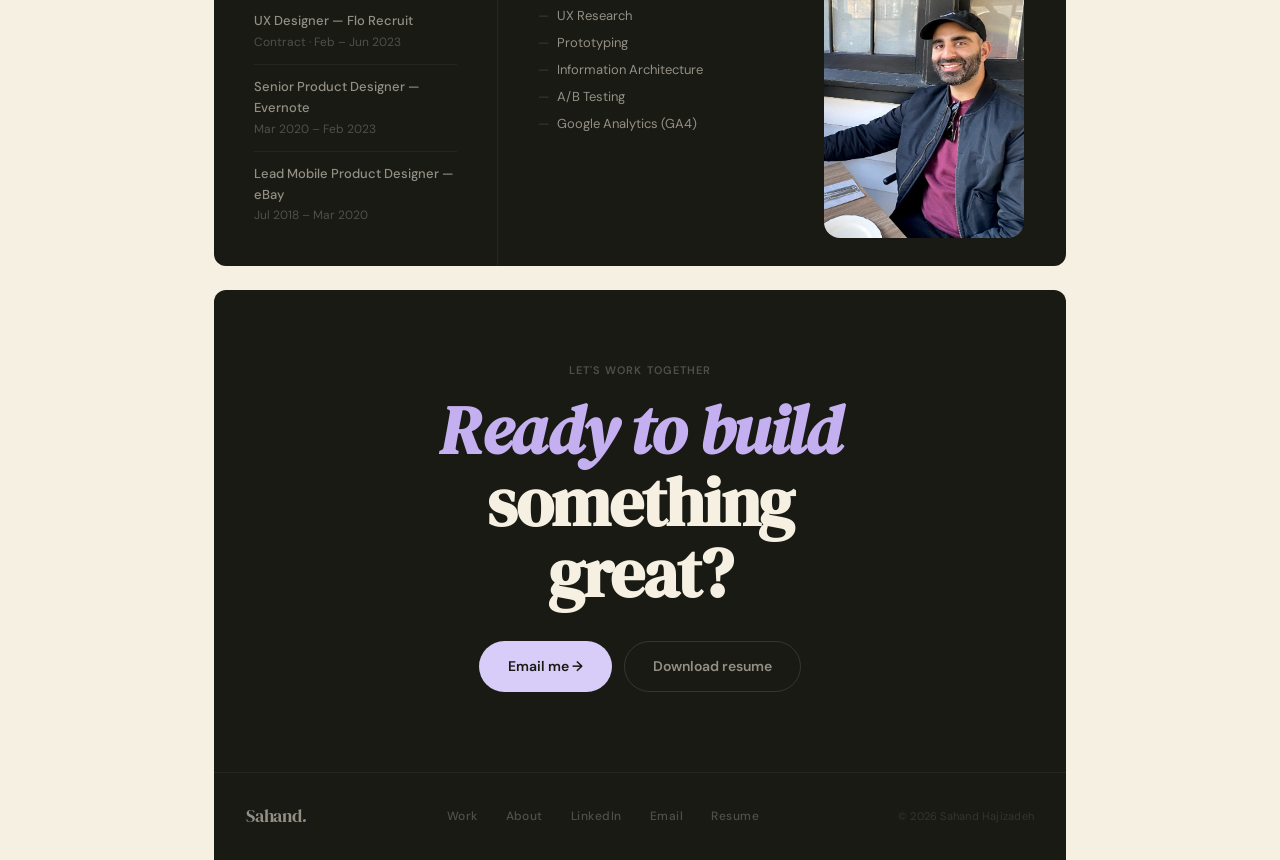
==== commit 813cb0d6: "Merge d3a2f74e5fba6099917ce49cfc9d8efcad0d2e4d into f80ea1f709cb187358372b1ba1e763d04f2d5135" ====
--- a/index.html
+++ b/index.html
@@ -460,6 +460,10 @@
 @media(max-width:720px) { .cursor, .cursor-ring { display: none; } body { cursor: auto; } }
 .progress-bar{position:fixed;top:0;left:0;height:3px;background:var(--lavender);z-index:200;width:0%;transition:width 0.1s linear;}
 </style>
+<script>
+  window.va = window.va || function () { (window.vaq = window.vaq || []).push(arguments); };
+</script>
+<script defer src="https://cdn.vercel-insights.com/v1/script.js"></script>
 </head>
 <body>
 <div class="cursor" id="cur"></div>
